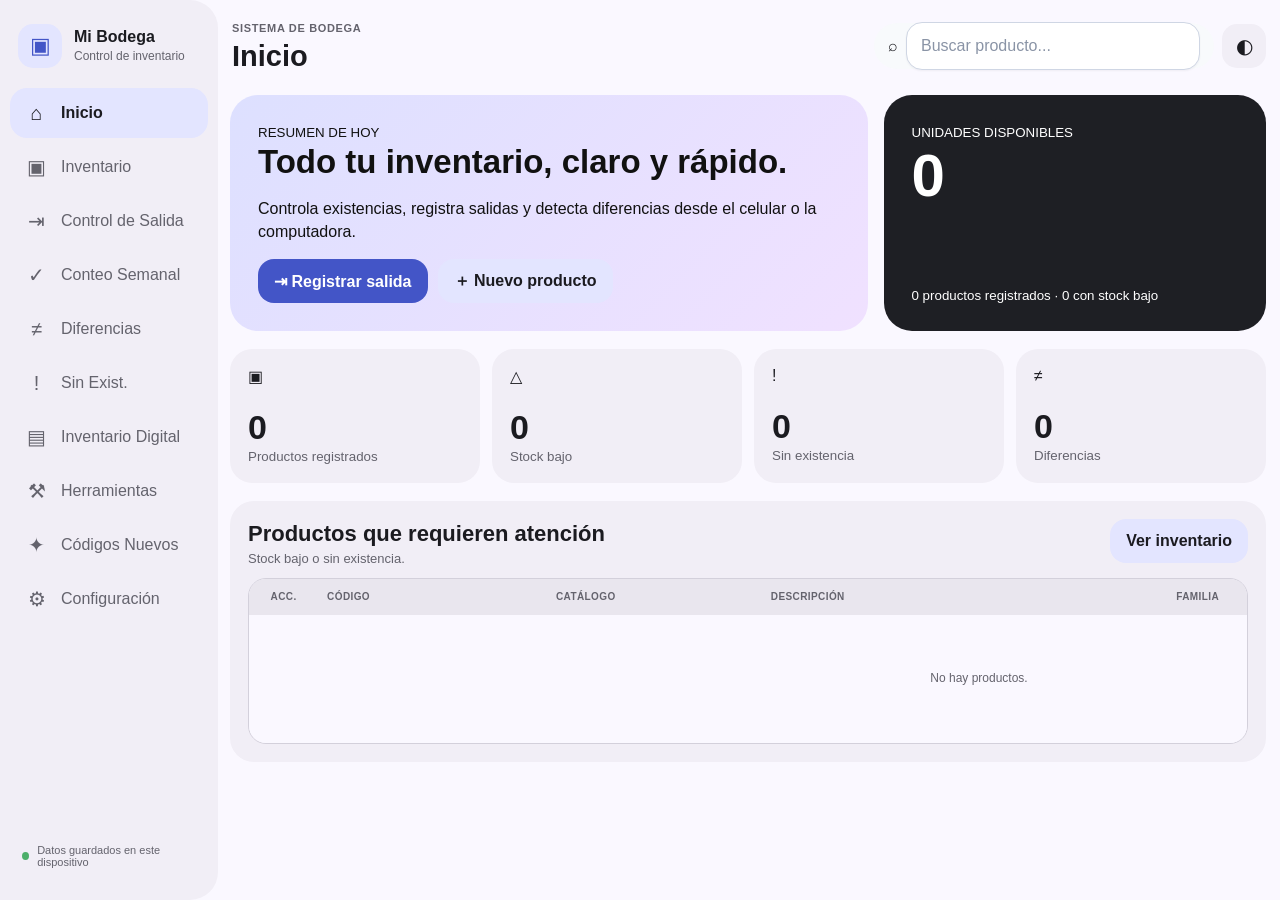
==== public/index.html @ 7eed443a "Primera versión Mi Bodega V57" ====
<!DOCTYPE html>
<html lang="es">
<head>
<meta charset="UTF-8">
<meta name="viewport" content="width=device-width, initial-scale=1, viewport-fit=cover">
<meta name="theme-color" content="#f7f5ff">
<title>Mi Bodega</title>
<link rel="stylesheet" href="styles.css">
  <link rel="manifest" href="/manifest.webmanifest">
</head>
<body>
<div class="app">
  <aside class="sidebar" id="sidebar">
    <div class="brand">
      <div class="brand-icon">▣</div>
      <div><strong id="brandName">Mi Bodega</strong><small>Control de inventario</small></div>
    </div>
    <nav id="sideNav">
      <button class="nav active" data-page="inicio"><span>⌂</span>Inicio</button>
      <button class="nav" data-page="inventario"><span>▣</span>Inventario</button>
      <button class="nav" data-page="salida"><span>⇥</span>Control de Salida</button>
      <button class="nav" data-page="conteo"><span>✓</span>Conteo Semanal</button>
      <button class="nav" data-page="diferencias"><span>≠</span>Diferencias</button>
      <button class="nav" data-page="sinexist"><span>!</span>Sin Exist.</button>
      <button class="nav" data-page="digital"><span>▤</span>Inventario Digital</button>
      <button class="nav" data-page="herramientas"><span>⚒</span>Herramientas</button>
      <button class="nav" data-page="nuevos"><span>✦</span>Códigos Nuevos</button>
      <button class="nav" data-page="config"><span>⚙</span>Configuración</button>
    </nav>
    <div class="side-foot"><span class="dot"></span> Datos guardados en este dispositivo</div>
  </aside>

  <main class="main">
    <header class="topbar">
      <div class="title-wrap">
        <button class="icon-btn mobile-only" id="menuBtn">☰</button>
        <div><small>Sistema de bodega</small><h1 id="pageTitle">Inicio</h1></div>
      </div>
      <div class="top-actions">
        <div class="search"><span>⌕</span><input id="globalSearch" placeholder="Buscar producto..."></div>
        <button class="icon-btn" id="themeBtn">◐</button>
      </div>
    </header>
    <section id="content" class="content"></section>
  </main>
</div>

<nav class="bottom-nav">
  <button class="bottom active" data-page="inicio"><span>⌂</span><small>Inicio</small></button>
  <button class="bottom" data-page="inventario"><span>▣</span><small>Inventario</small></button>
  <button class="bottom" data-page="salida"><span>⇥</span><small>Salida</small></button>
  <button class="bottom" data-page="conteo"><span>✓</span><small>Conteo</small></button>
  <button class="bottom" id="moreBtn"><span>•••</span><small>Más</small></button>
</nav>

<div class="scrim" id="scrim"></div>

<dialog id="productDialog">
  <form id="productForm" class="dialog-card">
    <div class="dialog-head">
      <div><small>Inventario</small><h2 id="productDialogTitle">Agregar producto</h2></div>
      <button type="button" class="icon-btn" data-close="productDialog">×</button>
    </div>
    <div class="grid2">
      <label>Código<input id="pCode" required></label>
      <label>Catálogo<input id="pCatalog"></label>
    </div>
    <label>Descripción<input id="pName" required></label>
    <div class="grid2">
      <label>Familia<input id="pFamily" required></label>
      <label>Ubicación<input id="pLocation"></label>
    </div>
    <div class="grid4">
      <label>Exist.<input id="pStock" class="no-spinner" type="number" min="0" value="0" required></label>
      <label>Mín.<input id="pMin" class="no-spinner" type="number" min="0" value="0" required></label>
      <label>Máx.<input id="pMax" class="no-spinner" type="number" min="0" value="0" required></label>
      <label>Reposición<input id="pReorder" class="no-spinner locked-field" type="number" min="0" value="0" readonly title="Se calcula automáticamente: Máx. - Exist."></label>
    </div>
    <div class="dialog-actions">
      <button type="button" class="btn tonal" data-close="productDialog">Cancelar</button>
      <button class="btn primary" type="submit">Guardar</button>
    </div>
  </form>
</dialog>

<dialog id="productDetailDialog">
  <div class="dialog-card">
    <div class="dialog-head">
      <div><small>Detalle del producto</small><h2 id="pdTitle">Producto</h2></div>
      <button class="icon-btn" data-close="productDetailDialog">×</button>
    </div>
    <div id="pdContent" class="detail-list"></div>
    <div class="dialog-actions">
      <button class="btn tonal" id="editProductFromDetail">✎ Editar</button>
      <button class="btn primary" data-close="productDetailDialog">Cerrar</button>
    </div>
  </div>
</dialog>

<dialog id="movementDetailDialog">
  <div class="dialog-card">
    <div class="dialog-head">
      <div><small>Detalle de salida</small><h2 id="mdTitle">Salida</h2></div>
      <button class="icon-btn" data-close="movementDetailDialog">×</button>
    </div>
    <div id="mdContent" class="detail-list"></div>
    <div class="dialog-actions"><button class="btn primary" data-close="movementDetailDialog">Cerrar</button></div>
  </div>
</dialog>

<dialog id="editQtyDialog">
  <form id="editQtyForm" class="dialog-card">
    <div class="dialog-head">
      <div><small>Control de salida</small><h2>Editar cantidad</h2></div>
      <button type="button" class="icon-btn" data-close="editQtyDialog">×</button>
    </div>
    <div class="mini-summary">
      <div><small>Código</small><strong id="eqCode">—</strong></div>
      <div><small>Descripción</small><strong id="eqName">—</strong></div>
    </div>
    <label>Cantidad<input id="eqQty" class="no-spinner" type="number" min="1" step="1" required></label>
    <small id="eqInfo" class="hint"></small>
    <div class="notice">↔ Al cambiar la cantidad, el inventario se ajustará automáticamente.</div>
    <div class="dialog-actions">
      <button type="button" class="btn tonal" data-close="editQtyDialog">Cancelar</button>
      <button class="btn primary" type="submit">Actualizar</button>
    </div>
  </form>
</dialog>


<dialog id="createWeekDialog">
  <form id="createWeekForm" class="dialog-card">
    <div class="dialog-head">
      <div>
        <small>Conteo Semanal</small>
        <h2>Crear semana</h2>
      </div>
      <button type="button" class="icon-btn" data-close="createWeekDialog" aria-label="Cerrar">×</button>
    </div>

    <label>Nombre de la semana
      <input id="cwLabel" required placeholder="Ej. SEMANA 07/09/2026 - 13/09/2026">
    </label>

    <label>Responsable semanal
      <select id="cwResponsible" required>
        <option value="">Selecciona responsable...</option>
      </select>
    </label>

    <div class="notice">
      La tabla comenzará vacía. Después podrás importar códigos o traer productos desde Inventario.
    </div>

    <div class="dialog-actions">
      <button type="button" class="btn tonal" data-close="createWeekDialog">Cancelar</button>
      <button class="btn primary" type="submit">Crear semana</button>
    </div>
  </form>
</dialog>


<dialog id="digitalResponsibleDialog">
  <form id="digitalResponsibleForm" class="dialog-card">
    <div class="dialog-head">
      <div>
        <small>Inventario Digital</small>
        <h2>Responsable del conteo físico</h2>
      </div>
      <button type="button" class="icon-btn" data-close="digitalResponsibleDialog" aria-label="Cerrar">×</button>
    </div>

    <p class="hint">
      Antes de seleccionar una familia, asigna a la persona responsable de realizar el conteo físico.
    </p>

    <label>Responsable
      <select id="digitalResponsibleSelect" required>
        <option value="">Selecciona responsable...</option>
      </select>
    </label>

    <label>O escribir otro nombre
      <input id="digitalResponsibleCustom" type="text" placeholder="Nombre del responsable">
    </label>

    <div class="dialog-actions">
      <button type="button" class="btn tonal" data-close="digitalResponsibleDialog">Cancelar</button>
      <button class="btn primary" type="submit">Asignar responsable</button>
    </div>
  </form>
</dialog>

<div class="toast" id="toast"></div>
<script src="deploy-config.js"></script>
<script src="app.js"></script>
</body>
</html>
---- public/styles.css ----
:root{
 --primary:#4355c7;--primary-soft:#e3e5ff;--surface:#faf8ff;--card:#f1eef6;--card2:#e9e6ee;
 --text:#1b1b20;--muted:#64636d;--outline:#d3d0db;--danger:#b3261e;--ok:#176b36;--warn:#7a5400;
 --shadow:0 14px 34px rgba(20,20,35,.10);--safe:env(safe-area-inset-bottom,0px)
}
*{box-sizing:border-box}
html,body{margin:0;min-height:100%;font-family:Arial,Helvetica,sans-serif;background:var(--surface);color:var(--text)}
button,input,select{font:inherit}
button{border:0}
body.dark{--primary:#bac3ff;--primary-soft:#283a82;--surface:#121318;--card:#1e1f25;--card2:#2a2b32;--text:#ece8f0;--muted:#c7c4ce;--outline:#4d4d56}
.app{display:grid;grid-template-columns:260px 1fr;min-height:100dvh}
.sidebar{position:sticky;top:0;height:100dvh;padding:20px 14px;background:var(--card);border-radius:0 28px 28px 0;display:flex;flex-direction:column;z-index:30}
.brand{display:flex;align-items:center;gap:12px;padding:4px 8px 20px}
.brand-icon{width:44px;height:44px;border-radius:15px;background:var(--primary-soft);display:grid;place-items:center;font-size:22px;color:var(--primary)}
.brand strong{display:block}.brand small{color:var(--muted);font-size:12px}
.sidebar nav{display:flex;flex-direction:column;gap:4px}
.nav{height:50px;border-radius:17px;background:transparent;color:var(--muted);display:flex;align-items:center;gap:13px;padding:0 15px;text-align:left;cursor:pointer}
.nav span{width:23px;text-align:center;font-size:20px}
.nav.active{background:var(--primary-soft);color:var(--text);font-weight:700}
.side-foot{margin-top:auto;font-size:11px;color:var(--muted);padding:12px;display:flex;gap:8px;align-items:center}.dot{width:8px;height:8px;border-radius:50%;background:#4caf6a}
.main{min-width:0}.topbar{position:sticky;top:0;z-index:20;display:flex;justify-content:space-between;align-items:center;padding:18px 24px 12px;background:rgba(250,248,255,.90);backdrop-filter:blur(14px)}
.dark .topbar{background:rgba(18,19,24,.9)}
.title-wrap{display:flex;align-items:center;gap:10px}.title-wrap small{font-size:11px;text-transform:uppercase;color:var(--muted);font-weight:700;letter-spacing:.06em}
h1{font-size:29px;margin:4px 0 0}h2{margin:2px 0;font-size:22px}.top-actions{display:flex;align-items:center;gap:8px}
.search{width:min(340px,34vw);height:46px;background:var(--card);border-radius:23px;display:flex;align-items:center;gap:8px;padding:0 14px}
.search input{width:100%;border:0;background:transparent;outline:0;color:var(--text)}
.icon-btn{width:44px;height:44px;border-radius:15px;background:var(--card);color:var(--text);display:grid;place-items:center;cursor:pointer;font-size:20px}
.mobile-only{display:none}.content{max-width:1500px;margin:0 auto;padding:10px 24px 110px}
.hero{display:grid;grid-template-columns:1.25fr .75fr;gap:16px}.hero-a,.hero-b{border-radius:28px;padding:28px;min-height:210px}
.hero-a{background:linear-gradient(135deg,#dde0ff,#f0e1ff);color:#111}.hero-a h2{font-size:33px;max-width:650px}.hero-a p{max-width:650px;line-height:1.45}
.hero-b{background:#1e1f24;color:white;display:flex;flex-direction:column;justify-content:space-between}.big{font-size:60px;font-weight:800;letter-spacing:-.04em}
.actions{display:flex;gap:10px;flex-wrap:wrap}.btn{height:44px;border-radius:16px;padding:0 16px;font-weight:700;cursor:pointer;display:inline-flex;align-items:center;gap:7px;justify-content:center}
.btn.primary{background:var(--primary);color:white}.btn.tonal{background:var(--primary-soft);color:var(--text)}.btn.outline{background:transparent;border:1px solid var(--outline);color:var(--text)}
.stats{display:grid;grid-template-columns:repeat(4,1fr);gap:12px;margin:18px 0}.stat{background:var(--card);border-radius:22px;padding:18px}.stat b{font-size:34px;display:block;margin-top:22px}.stat small{color:var(--muted)}
.panel,.form-card{background:var(--card);border-radius:24px;padding:18px;margin-bottom:16px}.panel-head{display:flex;justify-content:space-between;gap:12px;align-items:center;margin-bottom:14px}.panel-head p{margin:4px 0 0;color:var(--muted);font-size:13px}
.table-wrap{overflow:auto;border-radius:17px;background:var(--surface);-webkit-overflow-scrolling:touch}table{border-collapse:collapse;width:100%;min-width:720px}th,td{padding:12px 13px;border-bottom:1px solid var(--card2);text-align:left;font-size:13px;white-space:nowrap}th{font-size:11px;text-transform:uppercase;letter-spacing:.04em;color:var(--muted);background:var(--card2)}tbody tr:last-child td{border-bottom:0}
.inventory-table{min-width:1160px}.movement-table{min-width:940px}.qty{font-weight:800}
.table-actions{display:flex;justify-content:center;align-items:center;gap:6px}.mini-action{width:34px;height:34px;border-radius:12px;background:var(--card2);color:var(--text);cursor:pointer;display:grid;place-items:center;font-size:17px}.mini-action:hover{background:var(--primary-soft)}
.inventory-table th:first-child,.inventory-table td:first-child{width:70px;text-align:center}.movement-table th:last-child,.movement-table td:last-child{width:90px;text-align:center}
.chip{display:inline-flex;align-items:center;justify-content:center;min-height:29px;border-radius:999px;padding:0 9px;font-size:10px;font-weight:800}.ok{background:#daf4df;color:#0b5125}.low{background:#fff0c8;color:#6c4b00}.zero{background:#ffdad6;color:#690005}.pending{background:#fff1cc;color:#684700;border:1px solid #eac268}.downloaded{background:#daf4df;color:#0b5125;border:1px solid #9bd3a7}
.order-input{width:112px;height:36px;border:1px solid #b9c3e3;border-radius:10px;background:var(--surface);color:var(--text);padding:0 9px;font-size:12px;outline:0}.order-input:focus{border-color:var(--primary);box-shadow:0 0 0 3px rgba(67,85,199,.12)}
.form-grid{display:grid;grid-template-columns:1fr 1fr;gap:13px}.grid2{display:grid;grid-template-columns:1fr 1fr;gap:12px}.grid4{display:grid;grid-template-columns:repeat(4,1fr);gap:10px}
label{display:flex;flex-direction:column;gap:6px;font-size:12px;font-weight:700;color:var(--muted)}input,select{height:48px;border:1px solid transparent;border-radius:14px;background:var(--surface);color:var(--text);padding:0 12px;outline:0}input:focus,select:focus{border-color:var(--primary);box-shadow:0 0 0 3px rgba(67,85,199,.12)}
.no-spinner{-moz-appearance:textfield;appearance:textfield}.no-spinner::-webkit-outer-spin-button,.no-spinner::-webkit-inner-spin-button{-webkit-appearance:none;margin:0}
.autocomplete{position:relative}.suggestions{position:absolute;top:76px;left:0;right:0;z-index:80;background:var(--surface);border:1px solid var(--outline);border-radius:16px;padding:6px;box-shadow:var(--shadow);max-height:270px;overflow:auto}.suggestion{width:100%;background:transparent;color:var(--text);border-radius:11px;display:flex;justify-content:space-between;align-items:center;padding:10px;text-align:left;cursor:pointer}.suggestion:hover{background:var(--primary-soft)}.suggestion small{display:block;color:var(--muted);margin-top:3px}.suggestion .stock{background:var(--card2);border-radius:999px;padding:5px 8px;font-weight:800}.hint{color:var(--muted);font-size:11px;line-height:1.35}
dialog{border:0;padding:0;background:transparent;width:min(92vw,560px)}dialog::backdrop{background:rgba(0,0,0,.35);backdrop-filter:blur(3px)}.dialog-card{background:var(--surface);border-radius:26px;padding:20px;box-shadow:var(--shadow);display:flex;flex-direction:column;gap:13px}.dialog-head{display:flex;justify-content:space-between;align-items:center}.dialog-head small{color:var(--muted);text-transform:uppercase;font-weight:800;font-size:10px;letter-spacing:.05em}.dialog-actions{display:flex;justify-content:flex-end;gap:8px;margin-top:5px}
.detail-list{display:grid;gap:8px}.detail-row{background:var(--card);border-radius:14px;padding:12px 13px;display:flex;justify-content:space-between;gap:12px}.detail-row span{font-size:12px;color:var(--muted)}.detail-row strong{text-align:right}.mini-summary{display:grid;grid-template-columns:1fr 1fr;gap:9px}.mini-summary div{background:var(--card);border-radius:14px;padding:12px}.mini-summary small{display:block;color:var(--muted);font-size:10px;text-transform:uppercase}.mini-summary strong{display:block;margin-top:4px;overflow:hidden;text-overflow:ellipsis;white-space:nowrap}.notice{padding:11px 13px;border-radius:14px;background:var(--primary-soft);font-size:12px;line-height:1.4}
.quick-grid{display:grid;grid-template-columns:repeat(3,1fr);gap:12px}.quick{background:var(--card);border-radius:20px;padding:18px;text-align:left;color:var(--text);cursor:pointer}.quick b{display:block;margin-top:20px}.quick small{display:block;color:var(--muted);margin-top:5px;line-height:1.4}
.setting{display:flex;justify-content:space-between;gap:12px;align-items:center;padding:14px 0;border-bottom:1px solid var(--card2)}.setting:last-child{border:0}.setting p{margin:3px 0 0;color:var(--muted);font-size:12px}.list-editor{display:flex;gap:7px;flex-wrap:wrap;margin-top:8px}.tag{background:var(--primary-soft);border-radius:999px;padding:7px 10px;font-size:12px;display:inline-flex;gap:7px;align-items:center}.tag button{background:transparent;color:var(--text);cursor:pointer}
.empty{text-align:center;padding:45px 15px;color:var(--muted)}
.toast{position:fixed;left:50%;bottom:24px;transform:translate(-50%,16px);opacity:0;pointer-events:none;background:var(--text);color:var(--surface);padding:11px 15px;border-radius:14px;z-index:100;transition:.2s;box-shadow:var(--shadow)}.toast.show{opacity:1;transform:translate(-50%,0)}
.bottom-nav{display:none}.scrim{display:none}
@media(max-width:1050px){.app{grid-template-columns:88px 1fr}.sidebar{align-items:center}.brand>div:last-child,.nav:not(.active){ }.brand div:last-child{display:none}.nav{width:58px;padding:0;justify-content:center}.nav:not(.active){ }.nav{font-size:0}.nav span{font-size:20px}.side-foot{display:none}.stats{grid-template-columns:repeat(2,1fr)}}
@media(max-width:760px){
 body{padding-bottom:calc(78px + var(--safe))}.app{display:block}.sidebar{position:fixed;left:0;top:0;bottom:0;width:min(84vw,310px);height:100dvh;transform:translateX(-105%);transition:.22s;align-items:stretch;box-shadow:var(--shadow);z-index:60}.sidebar.open{transform:translateX(0)}.brand div:last-child{display:block}.nav{width:100%;font-size:14px;padding:0 15px;justify-content:flex-start}.nav span{font-size:20px}.side-foot{display:flex}.scrim.show{display:block;position:fixed;inset:0;background:rgba(0,0,0,.3);z-index:50}.topbar{padding:12px 12px 62px}.mobile-only{display:grid}.title-wrap small{display:none}h1{font-size:24px}.search{position:absolute;left:12px;right:12px;top:67px;width:auto}.content{padding:8px 12px 24px}.hero{grid-template-columns:1fr}.hero-a,.hero-b{min-height:0;padding:22px}.hero-a h2{font-size:28px}.big{font-size:48px}.stats{grid-template-columns:1fr 1fr;gap:9px}.stat{padding:15px}.stat b{font-size:28px}.form-grid,.grid2,.grid4{grid-template-columns:1fr}.quick-grid{grid-template-columns:1fr}.bottom-nav{display:grid;grid-template-columns:repeat(5,1fr);position:fixed;z-index:45;left:7px;right:7px;bottom:calc(7px + var(--safe));height:68px;background:rgba(241,238,246,.96);backdrop-filter:blur(14px);border-radius:22px;padding:5px;box-shadow:var(--shadow)}.dark .bottom-nav{background:rgba(30,31,37,.96)}.bottom{background:transparent;color:var(--muted);border-radius:16px;display:flex;flex-direction:column;align-items:center;justify-content:center;gap:1px}.bottom span{font-size:21px}.bottom small{font-size:9px}.bottom.active{background:var(--primary-soft);color:var(--text);font-weight:800}.toast{bottom:calc(91px + var(--safe));max-width:90vw}.movement-table{min-width:900px}.inventory-table{min-width:1120px}
}
@media(max-width:390px){.stats{grid-template-columns:1fr}}


/* Acciones de Registrar salida: detalle, editar cantidad y eliminar */
.movement-actions{
  min-width:116px;
}
.delete-action:hover{
  background:#ffdad6;
  color:#690005;
}
.movement-table th:last-child,
.movement-table td:last-child{
  width:126px;
}
@media(max-width:760px){
  .movement-actions{
    min-width:108px;
  }
  .movement-table th:last-child,
  .movement-table td:last-child{
    width:118px;
  }
}


/* Bloqueo de N. de Orden */
.order-cell{
  display:flex;
  align-items:center;
  justify-content:center;
  gap:6px;
}
.order-input.order-locked{
  background:var(--card2);
  border-color:var(--outline);
  color:var(--muted);
  cursor:not-allowed;
  padding-right:8px;
}
.order-lock-mark{
  font-size:14px;
  line-height:1;
}
.lock-action{
  font-size:15px;
}
.lock-action.unlock-ready{
  background:var(--primary-soft);
  color:var(--text);
}
.lock-action:disabled{
  opacity:.35;
  cursor:not-allowed;
}
.movement-actions{
  min-width:154px;
}
.movement-table th:last-child,
.movement-table td:last-child{
  width:164px;
}
@media(max-width:760px){
  .movement-actions{
    min-width:148px;
  }
  .movement-table th:last-child,
  .movement-table td:last-child{
    width:158px;
  }
}


/* Corrección V13: desbloqueo funcional de N. de Orden */
.lock-action.unlock-ready{
  cursor:pointer;
  background:#e3e5ff;
  color:#1f327e;
}
.dark .lock-action.unlock-ready{
  background:var(--primary-soft);
  color:var(--text);
}
.lock-action.unlock-ready:hover{
  transform:translateY(-1px);
  box-shadow:0 5px 12px rgba(40,50,120,.16);
}
.order-input:not(.order-locked){
  cursor:text;
}


/* Conteo Semanal editable */
.weekly-table{min-width:1120px}
.weekly-table th:nth-child(5),.weekly-table td:nth-child(5),
.weekly-table th:nth-child(6),.weekly-table td:nth-child(6),
.weekly-table th:nth-child(7),.weekly-table td:nth-child(7),
.weekly-table th:nth-child(8),.weekly-table td:nth-child(8){
  text-align:center;vertical-align:middle
}
.weekly-physical{
  width:96px;height:38px;text-align:center;font-weight:800;
  border:1px solid var(--outline);border-radius:11px;background:var(--surface)
}
.weekly-physical:focus{border-color:var(--primary);box-shadow:0 0 0 3px rgba(67,85,199,.12)}
.weekly-obs{
  width:190px;height:38px;border:1px solid var(--outline);
  border-radius:11px;background:var(--surface)
}
.weekly-diff{min-width:58px}
@media(max-width:760px){
  .weekly-table{min-width:1070px}
  .weekly-obs{width:170px}
}


/* Estados del Conteo Semanal */
.chip.count-balanced{
  background:#daf4df;
  color:#0b5125;
  border:1px solid #9bd3a7;
}
.chip.count-surplus{
  background:#dcecff;
  color:#174b7a;
  border:1px solid #9fc6ef;
}
.chip.count-shortage{
  background:#ffdad6;
  color:#690005;
  border:1px solid #efaaa4;
}


/* Barra avanzada de Conteo Semanal */
.weekly-head{
  align-items:flex-start;
  flex-wrap:wrap;
}
.weekly-toolbar{
  display:flex;
  align-items:center;
  justify-content:flex-end;
  gap:8px;
  flex-wrap:wrap;
}
.drop-wrap{
  position:relative;
}
.toolbar-btn{
  height:42px;
  padding:0 14px;
  border-radius:15px;
  border:1px solid var(--outline);
  background:var(--surface);
  color:var(--text);
  font-weight:700;
  cursor:pointer;
  display:flex;
  align-items:center;
  gap:7px;
  box-shadow:0 2px 7px rgba(25,25,35,.03);
}
.toolbar-btn:hover{
  background:var(--primary-soft);
}
.drop-menu{
  position:absolute;
  z-index:120;
  right:0;
  top:49px;
  width:310px;
  max-height:min(70vh,520px);
  overflow:auto;
  padding:9px;
  border-radius:18px;
  background:var(--surface);
  border:1px solid var(--outline);
  box-shadow:0 18px 42px rgba(25,25,35,.17);
}
.drop-menu label{
  margin:7px 0 10px;
}
.drop-menu select,
.drop-menu input{
  height:44px;
  border:1px solid var(--outline);
}
.compact-menu{
  width:270px;
}
.print-menu{
  width:320px;
}
.action-menu{
  width:300px;
}
.menu-title{
  padding:8px 8px 12px;
  border-bottom:1px solid var(--card2);
  margin-bottom:5px;
}
.menu-title b{
  display:block;
}
.menu-title small{
  display:block;
  margin-top:4px;
  color:var(--muted);
  font-size:11px;
}
.menu-line{
  width:100%;
  min-height:42px;
  padding:9px 11px;
  border-radius:13px;
  background:transparent;
  color:var(--text);
  text-align:left;
  cursor:pointer;
  display:flex;
  align-items:center;
  gap:9px;
  border:1px solid transparent;
}
.menu-line:hover{
  background:var(--primary-soft);
}
.menu-line:disabled{
  opacity:.38;
  cursor:not-allowed;
}
.menu-line.primary-line{
  background:#3564e8;
  color:white;
  font-weight:800;
}
.menu-line.primary-line:hover{
  filter:brightness(.97);
}
.menu-line.rich{
  justify-content:flex-start;
}
.menu-line.rich > span{
  flex:1;
  min-width:0;
}
.menu-line.rich b{
  display:block;
  font-size:13px;
}
.menu-line.rich small{
  display:block;
  margin-top:3px;
  color:var(--muted);
  font-size:10px;
  white-space:normal;
}
.menu-line.rich:disabled small{
  color:inherit;
}
@media(max-width:760px){
  .weekly-toolbar{
    width:100%;
    justify-content:flex-start;
    display:grid;
    grid-template-columns:1fr 1fr;
  }
  .toolbar-btn{
    width:100%;
    justify-content:center;
  }
  .drop-wrap{
    position:static;
  }
  .drop-menu{
    position:fixed;
    left:12px;
    right:12px;
    top:auto;
    bottom:calc(88px + var(--safe));
    width:auto;
    max-height:62vh;
    z-index:130;
  }
  .compact-menu,.print-menu,.action-menu{
    width:auto;
  }
}


/* Flujo de semana obligatoria */
.toolbar-btn:disabled{
  opacity:.38;
  cursor:not-allowed;
  background:var(--card);
}
.weekly-panel .empty{
  line-height:1.65;
}
#createWeekDialog .notice{
  margin-top:2px;
}


/* Productos exclusivos del Conteo Semanal */
.weekly-meta-input{
  width:135px;
  height:36px;
  border:1px dashed var(--outline);
  border-radius:10px;
  background:var(--surface);
  color:var(--text);
  padding:0 9px;
  font-size:11px;
}
.weekly-desc-input{
  width:185px;
}
.weekly-extra-stock{
  width:76px;
  height:36px;
  text-align:center;
  border:1px dashed var(--outline);
  border-radius:10px;
  background:var(--surface);
  color:var(--text);
  font-weight:800;
}
.weekly-meta-input:focus,
.weekly-extra-stock:focus{
  border-style:solid;
  border-color:var(--primary);
  box-shadow:0 0 0 3px rgba(67,85,199,.10);
}


/* Inventario Digital por familia */
.digital-head{
  align-items:flex-start;
  flex-wrap:wrap;
}
.digital-tools{
  display:flex;
  align-items:center;
  justify-content:flex-end;
  gap:8px;
  flex-wrap:wrap;
}
.digital-family-select{
  min-width:190px;
  height:42px;
  border:1px solid var(--outline);
  border-radius:14px;
  background:var(--surface);
}
.digital-search{
  width:230px;
  height:42px;
  border:1px solid var(--outline);
  border-radius:14px;
  background:var(--surface);
  display:flex;
  align-items:center;
  gap:7px;
  padding:0 11px;
}
.digital-search input{
  width:100%;
  height:auto;
  padding:0;
  border:0;
  background:transparent;
  box-shadow:none;
}
.digital-search input:focus{
  box-shadow:none;
}
.digital-condition-panel{
  max-width:420px;
  margin:0 0 14px auto;
  padding:14px;
  border-radius:18px;
  border:1px solid var(--outline);
  background:var(--surface);
  box-shadow:var(--shadow);
}
.condition-head{
  display:flex;
  align-items:flex-start;
  justify-content:space-between;
  gap:10px;
  margin-bottom:10px;
}
.condition-head b{display:block}
.condition-head small{
  display:block;
  margin-top:3px;
  color:var(--muted);
  font-size:11px;
}
.icon-btn.tiny{
  width:32px;height:32px;border-radius:10px;
}
.condition-values{
  display:grid;
  grid-template-columns:1fr 1fr;
  gap:9px;
}
.digital-table{
  min-width:1150px;
}
.digital-table th:first-child,
.digital-table td:first-child{
  width:68px;
  text-align:center;
}
.digital-table th:nth-child(6),
.digital-table td:nth-child(6),
.digital-table th:nth-child(7),
.digital-table td:nth-child(7),
.digital-table th:nth-child(9),
.digital-table td:nth-child(9){
  text-align:center;
  vertical-align:middle;
}
.digital-physical{
  width:94px;
  height:38px;
  text-align:center;
  font-weight:800;
  border:1px solid var(--outline);
  border-radius:11px;
  background:var(--surface);
}
.digital-obs{
  width:185px;
  height:38px;
  border:1px solid var(--outline);
  border-radius:11px;
  background:var(--surface);
}
@media(max-width:760px){
  .digital-tools{
    width:100%;
    display:grid;
    grid-template-columns:1fr;
  }
  .digital-family-select,.digital-search,.digital-tools .toolbar-btn{
    width:100%;
  }
  .digital-condition-panel{
    max-width:none;
    margin:0 0 14px 0;
  }
  .condition-values{
    grid-template-columns:1fr;
  }
  .digital-table{
    min-width:1090px;
  }
}


/* V21 - Filtro de Inventario Digital como desplegable */
.digital-filter-wrap{position:relative}
.digital-filter-menu{
  width:330px;
  top:49px;
  right:0;
  left:auto;
  padding:10px;
  max-height:min(72vh,520px);
  overflow:auto;
}
.digital-filter-menu label{margin:7px 0 9px}
.digital-filter-menu select,
.digital-filter-menu input{height:42px;border:1px solid var(--outline)}
.digital-filter-actions{
  display:grid;
  grid-template-columns:1fr;
  gap:6px;
  margin-top:7px;
}
.digital-filter-actions .primary-line{justify-content:center}
.digital-condition-panel{display:none!important}
@media(max-width:760px){
  .digital-filter-wrap{position:static}
  .digital-filter-menu{
    position:fixed;
    left:12px;
    right:12px;
    bottom:calc(88px + var(--safe));
    top:auto;
    width:auto;
    max-height:62vh;
    z-index:140;
  }
}


/* V22 - Diferencias tomadas de Inventario Digital */
.differences-head{align-items:flex-start}
.counted-family-bar{
  display:flex;
  align-items:center;
  gap:7px;
  flex-wrap:wrap;
  margin:-2px 0 14px;
}
.counted-family-label{
  font-size:12px;
  font-weight:800;
  color:var(--muted);
}
.counted-family-chip{
  display:inline-flex;
  align-items:center;
  min-height:30px;
  padding:0 10px;
  border-radius:999px;
  background:var(--primary-soft);
  color:var(--text);
  font-size:11px;
  font-weight:750;
}
.differences-digital-table{min-width:930px}
.differences-digital-table th:nth-child(5),
.differences-digital-table td:nth-child(5),
.differences-digital-table th:nth-child(6),
.differences-digital-table td:nth-child(6),
.differences-digital-table th:nth-child(7),
.differences-digital-table td:nth-child(7),
.differences-digital-table th:nth-child(8),
.differences-digital-table td:nth-child(8){
  text-align:center;
  vertical-align:middle;
}
@media(max-width:760px){
  .differences-digital-table{min-width:900px}
}


/* V23 - Fecha y hora de detección de diferencias */
.differences-digital-table{min-width:1120px}
.differences-digital-table th:first-child,
.differences-digital-table td:first-child,
.differences-digital-table th:nth-child(2),
.differences-digital-table td:nth-child(2){
  white-space:nowrap;
}
@media(max-width:760px){
  .differences-digital-table{min-width:1080px}
}


/* V24 - Responsable obligatorio en Inventario Digital */
.responsible-btn{
  max-width:260px;
  overflow:hidden;
  text-overflow:ellipsis;
  white-space:nowrap;
}
#digitalResponsibleDialog .hint{
  margin:0 0 4px;
  line-height:1.5;
}
.differences-digital-table{
  min-width:1240px;
}
@media(max-width:760px){
  .responsible-btn{
    width:100%;
    max-width:none;
  }
  .differences-digital-table{
    min-width:1180px;
  }
}


/* V25 - Cerrar familia y acciones de Diferencias */
.close-family-btn{
  background:#3564e8;
  color:white;
  border-color:transparent;
}
.close-family-btn:disabled{
  background:var(--card);
  color:var(--muted);
}
.difference-actions{
  min-width:78px;
}
.review-action:hover{
  background:var(--primary-soft);
}
.adjust-action:hover{
  background:#daf4df;
  color:#0b5125;
}
.differences-digital-table{
  min-width:1320px;
}
.differences-digital-table th:last-child,
.differences-digital-table td:last-child{
  text-align:center;
  width:92px;
}
@media(max-width:760px){
  .close-family-btn{width:100%}
  .differences-digital-table{min-width:1260px}
}


/* V26 - Google Sheets como base de datos */
.cloud-db-card{
  margin-top:18px;
  padding:18px;
  border:1px solid var(--outline);
  border-radius:22px;
  background:var(--surface);
}
.cloud-db-head{
  display:flex;
  align-items:flex-start;
  justify-content:space-between;
  gap:14px;
  margin-bottom:15px;
}
.cloud-db-head small{
  font-size:10px;
  font-weight:900;
  letter-spacing:.09em;
  color:var(--primary);
}
.cloud-db-head h3{
  margin:3px 0 2px;
  font-size:20px;
}
.cloud-db-head p{
  margin:0;
  color:var(--muted);
  font-size:12px;
}
.cloud-status{
  display:flex;
  align-items:center;
  gap:7px;
  min-height:34px;
  padding:0 11px;
  border:1px solid var(--outline);
  border-radius:999px;
  font-size:11px;
  font-weight:800;
  white-space:nowrap;
}
.cloud-dot{
  width:9px;
  height:9px;
  border-radius:50%;
  background:#9aa0a6;
}
.cloud-dot.ok{background:#1e8e3e}
.cloud-dot.error{background:#d93025}
.cloud-dot.syncing{background:#f9ab00;animation:cloudPulse 1s infinite alternate}
.cloud-dot.local{background:#80868b}
@keyframes cloudPulse{to{opacity:.35}}
.cloud-grid{
  display:grid;
  grid-template-columns:1fr 280px;
  gap:10px;
}
.cloud-check{
  display:flex;
  align-items:flex-start;
  gap:10px;
  margin-top:12px;
  padding:11px 12px;
  border:1px solid var(--outline);
  border-radius:14px;
  cursor:pointer;
}
.cloud-check input{
  width:18px;
  height:18px;
  margin-top:2px;
}
.cloud-check span{display:block}
.cloud-check b{display:block;font-size:12px}
.cloud-check small{display:block;color:var(--muted);margin-top:2px;font-size:10px}
.cloud-actions{
  display:flex;
  flex-wrap:wrap;
  gap:8px;
  margin-top:14px;
}
.danger-soft{
  background:rgba(217,48,37,.08);
  color:#b3261e;
}
.cloud-help{
  margin-top:14px;
  padding:12px 13px;
  border-radius:14px;
  background:var(--primary-soft);
  font-size:11px;
  line-height:1.55;
}
.cloud-help p{margin:4px 0 0}
@media(max-width:760px){
  .cloud-db-head{flex-direction:column}
  .cloud-grid{grid-template-columns:1fr}
  .cloud-status{width:100%;justify-content:center}
  .cloud-actions{display:grid;grid-template-columns:1fr}
  .cloud-actions .btn{width:100%}
}


/* V27 - Importador de Inventario TXT */
.import-inventory-tool{
  position:relative;
  min-height:142px;
}
.quick-note{
  display:block;
  margin-top:7px;
  padding:6px 8px;
  border-radius:10px;
  background:var(--primary-soft);
  color:var(--text);
  font-size:10px;
  line-height:1.35;
}
.import-help{
  margin-top:14px;
  padding:13px 14px;
  border:1px solid var(--outline);
  border-radius:16px;
  background:var(--surface);
  font-size:11px;
  line-height:1.55;
}
.import-help b{display:block;margin-bottom:3px}
.import-help p{margin:0;color:var(--muted)}


/* V29 - Códigos Nuevos */
.newcodes-head{align-items:flex-start;flex-wrap:wrap}
.newcodes-note{
  margin-bottom:14px;padding:12px 14px;border:1px solid var(--outline);
  border-radius:16px;background:var(--primary-soft);font-size:11px;line-height:1.55
}
.newcodes-note b{display:block;margin-bottom:3px}
.newcodes-table{min-width:1040px}
.pending-base-input,.pending-base-number{
  height:38px;border:1px solid var(--outline);border-radius:10px;
  background:var(--surface);color:var(--text);padding:0 9px;font-size:11px
}
.pending-base-input{width:135px}
.pending-desc{width:260px}
.pending-base-number{width:78px;text-align:center;font-weight:800}
.save-new-base{background:var(--primary-soft)}
@media(max-width:760px){
  .newcodes-head .actions{width:100%;display:grid;grid-template-columns:1fr}
  .newcodes-head .actions .btn{width:100%}
  .newcodes-table{min-width:1000px}
}


/* V30 - Catálogo opcional + guardado local primero */
#baseQueueStatus{font-weight:800}
#syncBaseQueueNow{white-space:nowrap}
.pending-base-input::placeholder{color:var(--muted)}


/* V31 - confirmación de escritura BASE_PRODUCTOS */
#testBaseWriteSupport{white-space:nowrap}


/* V32 - Sin Existencia con fecha/hora */
.stockout-table{min-width:1280px}
.stockout-table th:nth-child(2),
.stockout-table td:nth-child(2),
.stockout-table th:nth-child(3),
.stockout-table td:nth-child(3){
  white-space:nowrap;
}
.stockout-table th:nth-child(8),
.stockout-table td:nth-child(8),
.stockout-table th:nth-child(9),
.stockout-table td:nth-child(9),
.stockout-table th:nth-child(10),
.stockout-table td:nth-child(10),
.stockout-table th:nth-child(11),
.stockout-table td:nth-child(11){
  text-align:center;
}
#printDigitalFamilyBtn{white-space:nowrap}
@media(max-width:760px){
  .stockout-table{min-width:1220px}
  #printDigitalFamilyBtn{width:100%}
}
\n\n/* V34 CENTRAL */\n.central-staff-setting p{margin:4px 0 8px;color:var(--muted);font-size:11px}\n.central-staff-setting b{display:block}\n#cloudProxy:checked + span b{font-weight:900}\n


/* =========================
   V35 - MODALES MEJORADOS
   ========================= */

/* Centrado y tamaño general */
dialog{
  padding:0;
  border:0;
  background:transparent;
  width:auto !important;
  max-width:none !important;
}
dialog[open]{
  display:flex;
  align-items:center;
  justify-content:center;
}
dialog::backdrop{
  background:rgba(15,23,42,.38);
  backdrop-filter:blur(4px);
}

/* Tarjeta general del modal */
.dialog-card{
  width:min(860px, calc(100vw - 28px)) !important;
  max-width:min(860px, calc(100vw - 28px)) !important;
  max-height:88vh;
  overflow:auto;
  box-sizing:border-box;
  border-radius:28px;
  padding:0 !important;
  gap:0 !important;
  box-shadow:0 28px 70px rgba(0,0,0,.18);
}
.dialog-card > *{
  min-width:0;
}
.dialog-head{
  padding:20px 22px 14px !important;
  margin:0 !important;
  position:sticky;
  top:0;
  z-index:2;
  background:var(--surface);
  border-bottom:1px solid var(--outline);
}
.dialog-head h2{
  margin-top:2px;
}

/* Cuerpo interno para formularios sin que se desborde */
#productForm > .grid2,
#productForm > .grid4,
#productForm > label,
#productForm > .dialog-actions,
#editQtyForm > .mini-summary,
#editQtyForm > label,
#editQtyForm > .hint,
#editQtyForm > .notice,
#editQtyForm > .dialog-actions,
#createWeekForm > label,
#createWeekForm > .dialog-actions,
#digitalResponsibleForm > label,
#digitalResponsibleForm > .dialog-actions{
  padding-left:22px;
  padding-right:22px;
}

#productForm > label,
#editQtyForm > label,
#createWeekForm > label,
#digitalResponsibleForm > label{
  margin-top:14px;
}

#productForm .grid2,
#productForm .grid4{
  margin-top:14px;
}

.grid2,
.grid4{
  min-width:0;
}
.grid2{
  grid-template-columns:repeat(2, minmax(0, 1fr)) !important;
  gap:14px !important;
}
.grid4{
  grid-template-columns:repeat(4, minmax(0, 1fr)) !important;
  gap:12px !important;
}

label{
  min-width:0;
}
label input,
label select,
label textarea,
.dialog-card input,
.dialog-card select,
.dialog-card textarea{
  width:100% !important;
  min-width:0 !important;
  box-sizing:border-box;
}

.dialog-actions{
  display:flex;
  justify-content:flex-end;
  gap:12px !important;
  margin-top:18px !important;
  padding-top:16px;
  padding-bottom:20px;
  border-top:1px solid var(--outline);
  background:var(--surface);
  position:sticky;
  bottom:0;
}
.dialog-actions .btn,
.dialog-actions button{
  min-width:120px;
}

/* Botón X */
.icon-btn{
  flex:0 0 auto;
}

/* Ajustes específicos del modal Agregar producto */
#productDialog .dialog-card{
  width:min(900px, calc(100vw - 28px)) !important;
  max-width:min(900px, calc(100vw - 28px)) !important;
}
#productForm .grid4 label{
  text-align:left;
}

/* Evitar scroll horizontal feo */
html, body{
  overflow-x:hidden;
}
dialog, .dialog-card, .grid2, .grid4, label, input, select, textarea{
  max-width:100%;
}

/* Tablet */
@media (max-width: 900px){
  .dialog-card{
    width:min(760px, calc(100vw - 22px)) !important;
    max-width:min(760px, calc(100vw - 22px)) !important;
    max-height:90vh;
    border-radius:24px;
  }
  #productDialog .dialog-card{
    width:min(760px, calc(100vw - 22px)) !important;
    max-width:min(760px, calc(100vw - 22px)) !important;
  }
  .grid4{
    grid-template-columns:repeat(2, minmax(0, 1fr)) !important;
  }
}

/* Móvil */
@media (max-width: 640px){
  dialog[open]{
    align-items:flex-end;
  }
  .dialog-card{
    width:calc(100vw - 10px) !important;
    max-width:calc(100vw - 10px) !important;
    max-height:92vh;
    border-radius:24px 24px 0 0;
  }
  #productDialog .dialog-card{
    width:calc(100vw - 10px) !important;
    max-width:calc(100vw - 10px) !important;
  }
  .dialog-head{
    padding:18px 16px 12px !important;
  }
  #productForm > .grid2,
  #productForm > .grid4,
  #productForm > label,
  #productForm > .dialog-actions,
  #editQtyForm > .mini-summary,
  #editQtyForm > label,
  #editQtyForm > .hint,
  #editQtyForm > .notice,
  #editQtyForm > .dialog-actions,
  #createWeekForm > label,
  #createWeekForm > .dialog-actions,
  #digitalResponsibleForm > label,
  #digitalResponsibleForm > .dialog-actions{
    padding-left:16px;
    padding-right:16px;
  }
  .grid2,
  .grid4{
    grid-template-columns:1fr !important;
    gap:12px !important;
  }
  .dialog-actions{
    flex-direction:column-reverse;
    align-items:stretch;
  }
  .dialog-actions .btn,
  .dialog-actions button{
    width:100%;
    min-width:unset;
  }
}



/* ==========================================
   V36 - CAMPOS VISIBLES EN TODO EL SISTEMA
   ========================================== */

:root{
  --field-bg:#ffffff;
  --field-bg-soft:#f8fafc;
  --field-border:#cfd6e4;
  --field-border-strong:#b8c3d7;
  --field-text:#111827;
  --field-placeholder:#8a94a6;
  --field-shadow:0 1px 2px rgba(16,24,40,.05);
  --field-focus-shadow:0 0 0 4px rgba(67,85,199,.14);
}

input:not([type="checkbox"]):not([type="radio"]):not([type="range"]),
select,
textarea{
  appearance:none;
  -webkit-appearance:none;
  width:100%;
  min-width:0;
  box-sizing:border-box;
  min-height:46px;
  padding:12px 14px;
  border-radius:16px;
  border:1.5px solid var(--field-border) !important;
  background:var(--field-bg) !important;
  color:var(--field-text) !important;
  box-shadow:var(--field-shadow);
  outline:none;
  transition:border-color .18s ease, box-shadow .18s ease, background-color .18s ease, transform .18s ease;
}

select{
  padding-right:40px;
  background-image:
    linear-gradient(45deg, transparent 50%, #667085 50%),
    linear-gradient(135deg, #667085 50%, transparent 50%);
  background-position:
    calc(100% - 20px) calc(50% - 2px),
    calc(100% - 15px) calc(50% - 2px);
  background-size:5px 5px, 5px 5px;
  background-repeat:no-repeat;
}

textarea{
  min-height:100px;
  resize:vertical;
}

input::placeholder,
textarea::placeholder{
  color:var(--field-placeholder) !important;
  opacity:1;
}

input:hover:not(:disabled):not([readonly]),
select:hover:not(:disabled),
textarea:hover:not(:disabled):not([readonly]){
  border-color:var(--field-border-strong) !important;
  background:var(--field-bg-soft) !important;
}

input:focus,
select:focus,
textarea:focus{
  border-color:var(--primary) !important;
  background:#fff !important;
  box-shadow:var(--field-shadow), var(--field-focus-shadow) !important;
}

input[readonly],
textarea[readonly]{
  background:#f5f7fb !important;
  color:#5b6472 !important;
}

input:disabled,
select:disabled,
textarea:disabled{
  background:#f3f5f9 !important;
  color:#9aa4b2 !important;
  border-color:#d7dde8 !important;
  cursor:not-allowed;
  box-shadow:none !important;
}

label{
  color:#4f5666;
  font-weight:700;
}
label small{
  color:var(--muted);
  font-weight:600;
}

/* Filas de formulario más claras */
.grid2,
.grid4{
  align-items:end;
}

/* Asegurar que controles dentro de paneles y modales se vean igual */
.panel input:not([type="checkbox"]):not([type="radio"]):not([type="range"]),
.panel select,
.panel textarea,
.dialog-card input:not([type="checkbox"]):not([type="radio"]):not([type="range"]),
.dialog-card select,
.dialog-card textarea,
.toolbar input:not([type="checkbox"]):not([type="radio"]):not([type="range"]),
.toolbar select,
.toolbar textarea{
  background:var(--field-bg) !important;
  border:1.5px solid var(--field-border) !important;
}

/* Input de búsqueda */
.search,
.search input,
.topbar input[type="search"],
.topbar input[type="text"]{
  background:var(--field-bg-soft) !important;
}

/* Mejor visibilidad para campos numéricos pequeños */
.no-spinner{
  text-align:left;
  font-weight:700;
}

/* Chips, acciones y fondos suaves se mantienen; solo mejoramos campos */
@media (max-width: 640px){
  input:not([type="checkbox"]):not([type="radio"]):not([type="range"]),
  select,
  textarea{
    min-height:44px;
    padding:11px 13px;
    border-radius:14px;
  }
}


/* V37 - auditoría funcional */
.locked-field{
  background:#f2f4f8 !important;
  color:#667085 !important;
  cursor:not-allowed;
}
.diagnostics-card{
  margin-top:16px;
  border:1px solid var(--outline);
  border-radius:20px;
  padding:14px;
  background:var(--surface);
}
.diagnostic-list{
  display:grid;
  gap:8px;
}
.diagnostic-row{
  display:flex;
  align-items:flex-start;
  gap:10px;
  border:1px solid var(--outline);
  border-radius:14px;
  padding:10px 12px;
  background:var(--card);
}
.diagnostic-row>span{
  width:24px;
  height:24px;
  border-radius:50%;
  display:grid;
  place-items:center;
  font-weight:900;
  flex:0 0 auto;
}
.diagnostic-row div{
  display:flex;
  flex-direction:column;
  gap:2px;
}
.diagnostic-row small{
  color:var(--muted);
}
.diag-ok>span{
  background:#e7f7ec;
  color:#18794e;
}
.diag-warn>span{
  background:#fff3d6;
  color:#9a6700;
}



/* ==========================================================
   V38 PROFESIONAL
   Tablas, textos largos y campos editables responsivos
   ========================================================== */

/* Regla global de ajuste de texto */
td, th, label, .detail-row, .setting, .tag, .chip,
.panel p, .form-card p, .notice, .hint, .quick small,
.menu-line, .menu-title, .diagnostic-row, .newcodes-note{
  overflow-wrap:anywhere;
  word-break:break-word;
  white-space:normal;
}

/* Los códigos y catálogos largos pueden partirse sin deformar la tabla */
td b,
td strong,
.detail-row strong,
.mini-summary strong,
[data-code],
.code-text,
.catalog-text{
  overflow-wrap:anywhere;
  word-break:break-word;
  white-space:normal;
  max-width:100%;
}

/* Tabla más limpia y profesional */
.table-wrap{
  width:100%;
  overflow:auto;
  border-radius:18px;
  scrollbar-width:thin;
}

table{
  width:100%;
  border-collapse:separate;
  border-spacing:0;
}

th{
  position:relative;
  vertical-align:middle;
  line-height:1.25;
  font-size:10px;
  letter-spacing:.025em;
  text-transform:uppercase;
}

td{
  vertical-align:middle;
  line-height:1.35;
}

/* Evitar que una sola descripción expanda exageradamente una columna */
.inventory-table td:nth-child(4),
.digital-table td:nth-child(4),
.stockout-table td:nth-child(6),
.newcodes-table td:nth-child(3){
  min-width:170px;
  max-width:340px;
}

.inventory-table td:nth-child(2),
.inventory-table td:nth-child(3),
.digital-table td:nth-child(2),
.digital-table td:nth-child(3),
.stockout-table td:nth-child(4),
.stockout-table td:nth-child(5),
.newcodes-table td:nth-child(1),
.newcodes-table td:nth-child(2){
  min-width:92px;
  max-width:180px;
}

/* Campos editables dentro de tablas */
table input:not([type="checkbox"]):not([type="radio"]),
table select,
table textarea{
  min-height:40px !important;
  height:40px;
  border-radius:12px !important;
  padding:8px 10px !important;
  font-size:12px;
  background:#fff !important;
  border:1.5px solid #cfd6e4 !important;
  box-shadow:none !important;
}

table input:focus,
table select:focus,
table textarea:focus{
  border-color:var(--primary) !important;
  box-shadow:0 0 0 3px rgba(67,85,199,.12) !important;
}

/* Conteo semanal */
.weekly-table th:nth-child(6),
.weekly-table td:nth-child(6),
.weekly-table th:nth-child(9),
.weekly-table td:nth-child(9){
  min-width:150px;
}

.weekly-table input[data-weekly-physical]{
  width:100%;
  max-width:180px;
  margin:auto;
  text-align:center;
  font-weight:800;
}

.weekly-table input[data-weekly-obs]{
  width:100%;
  min-width:150px;
}

/* Inventario Digital */
.digital-table th:nth-child(7),
.digital-table td:nth-child(7){
  min-width:150px;
}

.digital-table th:nth-child(10),
.digital-table td:nth-child(10){
  min-width:170px;
}

.digital-table input[data-digital-physical]{
  width:100%;
  max-width:180px;
  margin:auto;
  text-align:center;
  font-weight:800;
}

.digital-table input[data-digital-obs]{
  width:100%;
  min-width:160px;
}

/* Controles superiores de Inventario Digital */
.digital-head{
  gap:16px;
}

.digital-tools{
  display:grid !important;
  grid-template-columns:minmax(180px,1.1fr) minmax(190px,1.1fr) minmax(180px,.9fr) auto auto !important;
  gap:10px !important;
  align-items:center !important;
  width:100%;
}

.digital-family-select{
  min-width:0 !important;
  width:100% !important;
}

.digital-search{
  min-width:0 !important;
  width:100%;
}

.digital-search input{
  width:100% !important;
}

/* Responsable a la derecha sin ocupar demasiado */
.responsible-btn{
  justify-self:end;
  max-width:260px;
}

/* Conteo Semanal: botones superiores más uniformes */
.weekly-toolbar,
.weekly-actions,
.panel-head .actions{
  gap:8px;
  flex-wrap:wrap;
}

/* Tarjetas y encabezados */
.panel-head{
  gap:14px;
  align-items:flex-start;
}

.panel-head > div{
  min-width:0;
}

.panel-head h2,
.panel-head p{
  max-width:100%;
}

/* Detalles de producto/movimientos con textos largos */
.detail-row{
  align-items:flex-start;
}

.detail-row span{
  flex:0 0 34%;
}

.detail-row strong{
  flex:1;
  min-width:0;
  text-align:right;
}

/* Formularios generales */
input, select, textarea{
  max-width:100%;
}

label{
  min-width:0;
}

label > span,
label > small,
label{
  overflow-wrap:anywhere;
}

/* Botones no deben estirar demasiado por texto */
.btn, .toolbar-btn, .menu-line, .quick{
  max-width:100%;
}

/* Códigos Nuevos */
.pending-base-input,
.pending-base-number{
  width:100% !important;
  min-width:0 !important;
}

.pending-desc{
  min-width:180px !important;
}

/* PC mediano */
@media (max-width: 1180px){
  .digital-tools{
    grid-template-columns:repeat(2,minmax(0,1fr)) !important;
  }
  .digital-tools > *{
    width:100%;
    max-width:none;
  }
  .responsible-btn{
    justify-self:stretch;
  }
}

/* Tablet */
@media (max-width: 820px){
  .panel-head{
    flex-direction:column;
  }

  .panel-head .actions,
  .weekly-toolbar,
  .weekly-actions{
    width:100%;
  }

  .digital-tools{
    grid-template-columns:1fr !important;
  }

  .digital-tools > *{
    width:100% !important;
    max-width:none !important;
  }

  table{
    min-width:860px;
  }

  .inventory-table,
  .digital-table,
  .weekly-table,
  .stockout-table,
  .newcodes-table{
    min-width:960px;
  }
}

/* Móvil */
@media (max-width: 560px){
  .table-wrap{
    border-radius:14px;
  }

  th{
    font-size:9px;
  }

  td{
    font-size:11px;
  }

  table input:not([type="checkbox"]):not([type="radio"]),
  table select,
  table textarea{
    min-height:38px !important;
    height:38px;
    border-radius:10px !important;
    font-size:11px;
  }
}



/* ==========================================================
   V39 - Registrar salida compacto y profesional
   ========================================================== */

.compact-movement-panel{
  padding:18px 20px !important;
}

.compact-movement-panel .panel-head{
  margin-bottom:8px;
}

.compact-movement-panel .panel-head h2{
  font-size:18px;
  line-height:1.2;
  margin-bottom:4px;
}

.compact-movement-panel .panel-head p{
  font-size:13px;
  color:var(--muted);
}

.compact-movement-form{
  display:flex;
  flex-direction:column;
  gap:12px;
}

.compact-movement-grid{
  display:grid;
  grid-template-columns:minmax(240px,1.4fr) minmax(170px,.7fr);
  gap:12px 14px;
  align-items:end;
}

.compact-movement-grid-secondary{
  grid-template-columns:repeat(2,minmax(220px,1fr));
}

.compact-movement-panel label{
  font-size:13px;
  font-weight:800;
  color:#495264;
}

.compact-movement-panel input,
.compact-movement-panel select{
  min-height:42px !important;
  height:42px;
  padding:10px 13px !important;
  border-radius:14px !important;
  font-size:14px;
}

.compact-movement-panel .hint,
.compact-movement-panel small,
.compact-movement-panel .search-help{
  margin-top:4px;
  font-size:12px;
  color:var(--muted);
}

.compact-movement-actions{
  display:flex;
  justify-content:flex-start;
  align-items:center;
  gap:10px;
  margin-top:2px;
}

.compact-movement-actions .btn,
.compact-movement-actions button{
  min-height:42px;
  padding:10px 18px;
  border-radius:16px;
  font-size:14px;
  font-weight:800;
  min-width:unset;
  width:auto;
  box-shadow:0 10px 18px rgba(67,85,199,.14);
}

/* Reduce visual noise in autocomplete dropdown if present */
.compact-movement-panel .suggestions,
.compact-movement-panel .autocomplete-list{
  margin-top:6px;
  border-radius:14px;
  max-height:220px;
}

/* Better proportion on wide screens */
@media (min-width: 1200px){
  .compact-movement-panel{
    max-width:1120px;
  }
}

/* Tablet */
@media (max-width: 900px){
  .compact-movement-grid{
    grid-template-columns:1fr 180px;
  }
  .compact-movement-grid-secondary{
    grid-template-columns:1fr 1fr;
  }
}

/* Mobile */
@media (max-width: 700px){
  .compact-movement-panel{
    padding:16px !important;
  }
  .compact-movement-grid,
  .compact-movement-grid-secondary{
    grid-template-columns:1fr;
    gap:10px;
  }
  .compact-movement-panel input,
  .compact-movement-panel select{
    min-height:40px !important;
    height:40px;
    font-size:13px;
  }
  .compact-movement-actions{
    justify-content:stretch;
  }
  .compact-movement-actions .btn,
  .compact-movement-actions button{
    width:100%;
  }
}



/* ==========================================================
   V40 RESPONSIVE ANDROID
   PC / Laptop / Tablet / Android / iPhone
   ========================================================== */

:root{
  --content-max:1600px;
}

html,body{
  max-width:100%;
  overflow-x:hidden;
}
body{
  min-width:0;
}
*{
  box-sizing:border-box;
}

.main,
main,
.content,
#content{
  width:100%;
  min-width:0;
}

#content{
  max-width:var(--content-max);
  margin-inline:auto;
}

.panel,
.form-card,
.digital-panel,
.stockout-panel,
.newcodes-panel,
.tools-panel{
  width:100%;
  max-width:100%;
}

.topbar{
  gap:12px;
  flex-wrap:wrap;
}
.topbar > *{
  min-width:0;
}

.table-wrap{
  width:100%;
  max-width:100%;
  overflow-x:auto;
  overflow-y:visible;
  -webkit-overflow-scrolling:touch;
  overscroll-behavior-x:contain;
}

td,th,label,.detail-row,.setting,.tag,.chip,
.panel p,.form-card p,.notice,.hint,.quick small,.menu-line{
  overflow-wrap:anywhere;
  word-break:break-word;
}

.btn,.toolbar-btn,.icon-btn,.nav,.bottom,.quick,.mini-action{
  touch-action:manipulation;
  -webkit-tap-highlight-color:transparent;
}

.btn,.toolbar-btn{
  min-height:42px;
}
.icon-btn,.mini-action{
  min-width:40px;
  min-height:40px;
}

/* Android/iPhone: evita zoom al enfocar */
input,select,textarea{
  max-width:100%;
}
@media (max-width:700px){
  input,select,textarea{
    font-size:16px !important;
  }
}

/* Pantalla mediana */
@media (max-width:1100px){
  .sidebar{
    width:220px;
  }

  .quick-grid{
    grid-template-columns:repeat(2,minmax(0,1fr)) !important;
  }

  .digital-tools{
    grid-template-columns:repeat(2,minmax(0,1fr)) !important;
  }

  .panel,
  .form-card{
    border-radius:20px;
  }
}

/* Tablet / Android horizontal */
@media (max-width:820px){
  body{
    padding-bottom:78px;
  }

  .sidebar{
    position:fixed !important;
    top:0;
    left:0;
    bottom:0;
    width:min(82vw,300px) !important;
    z-index:120;
    transform:translateX(-105%);
    transition:transform .22s ease;
    border-radius:0 24px 24px 0;
    box-shadow:0 18px 50px rgba(0,0,0,.22);
  }
  .sidebar.open{
    transform:translateX(0);
  }

  .main,
  main{
    margin-left:0 !important;
    width:100% !important;
    padding:12px !important;
  }

  .topbar{
    position:sticky;
    top:0;
    z-index:35;
    padding:8px 0 12px;
    background:var(--bg);
  }

  #pageTitle{
    font-size:clamp(24px,6vw,34px);
  }

  .panel,
  .form-card{
    padding:14px !important;
    border-radius:18px !important;
  }

  .panel-head{
    flex-direction:column;
    align-items:stretch;
  }

  .panel-head .actions,
  .digital-tools,
  .weekly-toolbar,
  .weekly-actions{
    width:100%;
  }

  .quick-grid,
  .digital-tools,
  .form-grid,
  .grid2,
  .grid4,
  .compact-movement-grid,
  .compact-movement-grid-secondary{
    grid-template-columns:1fr !important;
  }

  .digital-tools > *{
    width:100% !important;
    max-width:none !important;
  }

  .responsible-btn{
    justify-self:stretch !important;
  }

  table,
  .inventory-table,
  .digital-table,
  .weekly-table,
  .stockout-table,
  .newcodes-table{
    min-width:900px;
  }

  .bottom-nav{
    display:grid !important;
    grid-template-columns:repeat(5,1fr);
    position:fixed;
    left:8px;
    right:8px;
    bottom:max(8px, env(safe-area-inset-bottom));
    z-index:110;
    background:rgba(255,255,255,.96);
    backdrop-filter:blur(18px);
    border:1px solid var(--outline);
    border-radius:20px;
    box-shadow:0 14px 35px rgba(15,23,42,.18);
    overflow:hidden;
    padding:4px;
  }

  .bottom{
    min-height:56px;
    border-radius:15px;
    padding:6px 4px;
  }

  .bottom span{
    font-size:18px;
  }

  .bottom small{
    font-size:10px;
  }

  dialog[open]{
    align-items:flex-end !important;
  }

  .dialog-card{
    width:calc(100vw - 10px) !important;
    max-width:calc(100vw - 10px) !important;
    max-height:92dvh !important;
    border-radius:24px 24px 0 0 !important;
  }
}

/* Android/iPhone vertical */
@media (max-width:560px){
  body{
    font-size:14px;
  }

  .main,
  main{
    padding:8px !important;
  }

  .topbar{
    gap:8px;
  }

  .topbar .search,
  .topbar input{
    width:100% !important;
  }

  #pageTitle{
    font-size:26px;
    line-height:1.08;
  }

  .panel,
  .form-card{
    padding:12px !important;
    border-radius:16px !important;
  }

  .panel-head h2,
  .form-card h2{
    font-size:18px;
  }

  .panel-head p,
  .form-card p{
    font-size:12px;
  }

  .actions,
  .weekly-toolbar,
  .weekly-actions,
  .digital-tools{
    display:grid !important;
    grid-template-columns:1fr !important;
    gap:8px !important;
  }

  .btn,
  .toolbar-btn{
    width:100%;
    justify-content:center;
    min-height:44px;
  }

  .quick{
    min-height:96px;
    padding:14px;
  }

  input,select,textarea{
    min-height:46px !important;
    border-radius:14px !important;
    font-size:16px !important;
  }

  .weekly-table input[data-weekly-physical],
  .digital-table input[data-digital-physical]{
    min-width:120px;
  }

  .weekly-table input[data-weekly-obs],
  .digital-table input[data-digital-obs]{
    min-width:160px;
  }

  .detail-row{
    flex-direction:column;
    gap:4px;
  }

  .detail-row span,
  .detail-row strong{
    width:100%;
    flex:auto;
    text-align:left;
  }

  .toast{
    width:calc(100vw - 24px);
    max-width:none;
    text-align:center;
    bottom:88px;
  }

  .drop-menu,
  .digital-filter-menu{
    width:min(94vw,360px) !important;
    max-width:calc(100vw - 20px) !important;
    right:0 !important;
    left:auto !important;
  }

  .compact-movement-actions .btn,
  .compact-movement-actions button{
    width:100%;
  }
}

@media (max-width:380px){
  .main,
  main{
    padding:6px !important;
  }
  .panel,
  .form-card{
    padding:10px !important;
  }
  #pageTitle{
    font-size:23px;
  }
  .bottom small{
    font-size:9px;
  }
}

@media (min-width:1500px){
  #content{
    max-width:1500px;
  }
  .panel,
  .form-card{
    padding:20px 22px;
  }
}



/* ==========================================================
   V44 - TABLA CORREGIDA Y PROFESIONAL
   ========================================================== */

.inventory-table-wrap{
  width:100%;
  overflow-x:auto;
  overflow-y:visible;
  border-radius:18px;
  background:var(--surface);
  -webkit-overflow-scrolling:touch;
  border:1px solid var(--outline);
}

.inventory-table{
  display:table !important;
  width:100%;
  min-width:1120px;
  table-layout:fixed;
  border-collapse:separate;
  border-spacing:0;
  background:var(--surface);
}

.inventory-table col.col-action{width:64px}
.inventory-table col.col-code{width:145px}
.inventory-table col.col-catalog{width:155px}
.inventory-table col.col-description{width:300px}
.inventory-table col.col-family{width:95px}
.inventory-table col.col-stock{width:72px}
.inventory-table col.col-min{width:68px}
.inventory-table col.col-max{width:68px}
.inventory-table col.col-location{width:105px}
.inventory-table col.col-reorder{width:95px}
.inventory-table col.col-status{width:125px}

.inventory-table thead{
  display:table-header-group !important;
}

.inventory-table tbody{
  display:table-row-group !important;
}

.inventory-table tr{
  display:table-row !important;
}

.inventory-table th,
.inventory-table td{
  display:table-cell !important;
  vertical-align:middle;
  padding:11px 12px;
  border-bottom:1px solid var(--card2);
  text-align:left;
  font-size:12px;
  line-height:1.3;
  white-space:normal;
  overflow-wrap:anywhere;
  word-break:break-word;
}

.inventory-table th{
  background:var(--card2);
  color:var(--muted);
  font-size:10px;
  font-weight:900;
  text-transform:uppercase;
  letter-spacing:.04em;
  white-space:nowrap;
}

.inventory-table th:first-child{
  border-top-left-radius:16px;
}
.inventory-table th:last-child{
  border-top-right-radius:16px;
}

.inventory-table tbody tr:last-child td{
  border-bottom:0;
}

.inventory-table tbody tr:hover td{
  background:rgba(67,85,199,.035);
}

/* Alineaciones */
.inventory-table th:nth-child(1),
.inventory-table td:nth-child(1),
.inventory-table th:nth-child(6),
.inventory-table td:nth-child(6),
.inventory-table th:nth-child(7),
.inventory-table td:nth-child(7),
.inventory-table th:nth-child(8),
.inventory-table td:nth-child(8),
.inventory-table th:nth-child(10),
.inventory-table td:nth-child(10),
.inventory-table th:nth-child(11),
.inventory-table td:nth-child(11){
  text-align:center;
}

.inventory-table td:nth-child(2){
  font-weight:800;
}

.inventory-table td:nth-child(4){
  line-height:1.35;
}

.inventory-table .table-actions{
  display:flex;
  align-items:center;
  justify-content:center;
}

.inventory-table .mini-action{
  width:34px;
  height:34px;
  min-width:34px;
  min-height:34px;
  border-radius:11px;
}

/* Estado siempre legible */
.inventory-table .chip{
  white-space:nowrap;
  min-width:78px;
}

/* Paneles */
.inventory-panel,
.attention-panel{
  overflow:hidden;
}

.inventory-panel .panel-head,
.attention-panel .panel-head{
  margin-bottom:12px;
}

/* Responsive */
@media (max-width:820px){
  .inventory-table{
    min-width:1080px;
  }

  .inventory-table-wrap{
    scrollbar-width:thin;
  }
}

@media (max-width:560px){
  .inventory-table{
    min-width:1020px;
  }

  .inventory-table th,
  .inventory-table td{
    padding:9px 10px;
    font-size:11px;
  }

  .inventory-table th{
    font-size:9px;
  }
}



/* ==========================================================
   V46 - MENÚ FIJO EN PC SIN COMPRIMIR EL CONTENIDO
   ========================================================== */

/* PC / laptop */
@media (min-width:821px){

  /* IMPORTANTE:
     Cuando sidebar es fixed, la app deja de usar las 2 columnas originales.
     Así evitamos reservar el ancho del menú dos veces. */
  .app{
    display:block !important;
    min-height:100dvh;
    width:100%;
  }

  .sidebar{
    position:fixed !important;
    top:0;
    left:0;
    bottom:0;
    width:260px !important;
    height:100dvh !important;
    z-index:80;
    overflow-y:auto;
    overflow-x:hidden;
    padding:20px 14px;
    border-radius:0 28px 28px 0;
  }

  .main,
  main.main{
    margin-left:260px !important;
    width:auto !important;
    min-width:0 !important;
    min-height:100dvh;
  }

  .topbar{
    position:sticky;
    top:0;
    z-index:40;
    width:100%;
  }

  .content,
  #content{
    width:100% !important;
    max-width:1500px !important;
    margin-left:auto !important;
    margin-right:auto !important;
  }

  .bottom-nav{
    display:none !important;
  }

  .scrim{
    display:none !important;
  }

  .mobile-only{
    display:none !important;
  }
}

/* Laptop más estrecha */
@media (min-width:821px) and (max-width:1100px){
  .sidebar{
    width:230px !important;
  }

  .main,
  main.main{
    margin-left:230px !important;
  }

  .content,
  #content{
    padding-left:18px !important;
    padding-right:18px !important;
  }
}

/* Android / tablet: conserva el drawer móvil original */
@media (max-width:820px){
  .app{
    display:block !important;
    width:100%;
  }

  .main,
  main.main{
    margin-left:0 !important;
    width:100% !important;
  }
}


/* V47 - Diferencias persistentes */
.difference-tabs{
  display:flex;
  gap:8px;
  flex-wrap:wrap;
}
.persistent-differences-table{
  min-width:1450px;
}
.persistent-differences-table small{
  color:var(--muted);
}
@media(max-width:820px){
  .difference-tabs{
    width:100%;
    display:grid;
    grid-template-columns:1fr 1fr;
  }
  .difference-tabs .btn{
    width:100%;
  }
}


/* V48 - respaldo de diferencias */
.difference-backup-warning{
  font-weight:800;
}


/* V49 - Historial Conteo Semanal */
.weekly-head-actions{
  display:flex;
  align-items:flex-start;
  justify-content:flex-end;
  gap:10px;
  flex-wrap:wrap;
}
.weekly-view-tabs{
  display:flex;
  gap:7px;
  flex-wrap:wrap;
}
.weekly-history-controls{
  display:grid;
  grid-template-columns:minmax(280px,1fr) auto;
  gap:12px;
  align-items:end;
  margin-bottom:14px;
}
.weekly-history-summary{
  display:grid;
  grid-template-columns:repeat(6,minmax(0,1fr));
  gap:10px;
  margin-bottom:14px;
}
.weekly-history-summary>div{
  border:1px solid var(--outline);
  border-radius:14px;
  padding:10px 12px;
  background:var(--card);
  min-width:0;
}
.weekly-history-summary small{
  display:block;
  color:var(--muted);
  margin-bottom:3px;
}
.weekly-history-summary b{
  overflow-wrap:anywhere;
}
.weekly-history-table{
  min-width:1080px;
}
@media(max-width:1100px){
  .weekly-history-summary{grid-template-columns:repeat(3,minmax(0,1fr))}
}
@media(max-width:820px){
  .weekly-head-actions{width:100%}
  .weekly-view-tabs{width:100%;display:grid;grid-template-columns:1fr 1fr}
  .weekly-view-tabs .btn{width:100%}
  .weekly-history-controls{grid-template-columns:1fr}
  .weekly-history-controls .actions{display:grid;grid-template-columns:1fr}
}
@media(max-width:560px){
  .weekly-history-summary{grid-template-columns:repeat(2,minmax(0,1fr))}
}



/* ==========================================================
   V52 - CÓDIGO / CATÁLOGO / DESCRIPCIÓN EN UNA SOLA LÍNEA
   Texto completo, sin puntos suspensivos.
   ========================================================== */

/* Las tablas pueden crecer horizontalmente para mostrar TODO el texto. */
.table-wrap{
  overflow-x:auto !important;
  overflow-y:visible;
  -webkit-overflow-scrolling:touch;
}

/* Evitar que las tablas fuercen textos largos a partirse. */
.inventory-table,
.weekly-table,
.digital-table,
.differences-digital-table,
.stockout-table,
.newcodes-table,
.movement-table{
  table-layout:auto !important;
  width:max-content !important;
  min-width:100% !important;
}

/* Inventario: Código, Catálogo, Descripción */
.inventory-table th:nth-child(2),
.inventory-table td:nth-child(2),
.inventory-table th:nth-child(3),
.inventory-table td:nth-child(3),
.inventory-table th:nth-child(4),
.inventory-table td:nth-child(4),

/* Conteo Semanal e Historial semanal */
.weekly-table th:nth-child(1),
.weekly-table td:nth-child(1),
.weekly-table th:nth-child(2),
.weekly-table td:nth-child(2),
.weekly-table th:nth-child(3),
.weekly-table td:nth-child(3),

/* Inventario Digital */
.digital-table th:nth-child(2),
.digital-table td:nth-child(2),
.digital-table th:nth-child(3),
.digital-table td:nth-child(3),
.digital-table th:nth-child(4),
.digital-table td:nth-child(4),

/* Diferencias */
.differences-digital-table th:nth-child(5),
.differences-digital-table td:nth-child(5),
.differences-digital-table th:nth-child(6),
.differences-digital-table td:nth-child(6),
.differences-digital-table th:nth-child(7),
.differences-digital-table td:nth-child(7),

/* Sin Existencia */
.stockout-table th:nth-child(4),
.stockout-table td:nth-child(4),
.stockout-table th:nth-child(5),
.stockout-table td:nth-child(5),
.stockout-table th:nth-child(6),
.stockout-table td:nth-child(6),

/* Códigos Nuevos */
.newcodes-table th:nth-child(1),
.newcodes-table td:nth-child(1),
.newcodes-table th:nth-child(2),
.newcodes-table td:nth-child(2),
.newcodes-table th:nth-child(3),
.newcodes-table td:nth-child(3),

/* Control de Salida: Código */
.movement-table th:nth-child(2),
.movement-table td:nth-child(2){
  white-space:nowrap !important;
  overflow:visible !important;
  text-overflow:clip !important;
  word-break:normal !important;
  overflow-wrap:normal !important;
  max-width:none !important;
}

/* Quitar límites antiguos que hacían que descripción/código se partieran. */
.inventory-table td:nth-child(2),
.inventory-table td:nth-child(3),
.inventory-table td:nth-child(4),
.weekly-table td:nth-child(1),
.weekly-table td:nth-child(2),
.weekly-table td:nth-child(3),
.digital-table td:nth-child(2),
.digital-table td:nth-child(3),
.digital-table td:nth-child(4),
.stockout-table td:nth-child(4),
.stockout-table td:nth-child(5),
.stockout-table td:nth-child(6),
.newcodes-table td:nth-child(1),
.newcodes-table td:nth-child(2),
.newcodes-table td:nth-child(3){
  min-width:max-content !important;
  width:auto !important;
}

/* Un poco de espacio para que las columnas no se peguen. */
.inventory-table td:nth-child(4),
.weekly-table td:nth-child(3),
.digital-table td:nth-child(4),
.differences-digital-table td:nth-child(7),
.stockout-table td:nth-child(6),
.newcodes-table td:nth-child(3){
  padding-right:22px !important;
}

/* En móvil mantenemos exactamente la misma regla:
   una línea completa + desplazamiento horizontal. */
@media(max-width:820px){
  .table-wrap{
    scrollbar-width:thin;
  }

  .inventory-table,
  .weekly-table,
  .digital-table,
  .differences-digital-table,
  .stockout-table,
  .newcodes-table,
  .movement-table{
    width:max-content !important;
    min-width:100% !important;
  }
}



/* ==========================================================
   V53 - CONTEO SEMANAL MÁS COMPACTO
   Reduce espacios entre Familia / Exist. / Físico
   ========================================================== */

/* Mantener texto principal en una línea, pero con columnas operativas compactas */
.weekly-table{
  width:max-content !important;
  min-width:100% !important;
}

/* Familia */
.weekly-table th:nth-child(4),
.weekly-table td:nth-child(4){
  width:82px !important;
  min-width:82px !important;
  max-width:82px !important;
  padding-left:10px !important;
  padding-right:10px !important;
  text-align:left;
}

/* Existencia */
.weekly-table th:nth-child(5),
.weekly-table td:nth-child(5){
  width:68px !important;
  min-width:68px !important;
  max-width:68px !important;
  padding-left:8px !important;
  padding-right:8px !important;
  text-align:center !important;
}

/* Físico */
.weekly-table th:nth-child(6),
.weekly-table td:nth-child(6){
  width:118px !important;
  min-width:118px !important;
  max-width:118px !important;
  padding-left:8px !important;
  padding-right:8px !important;
  text-align:center !important;
}

/* Cuadro donde se escribe el físico */
.weekly-table input[data-weekly-physical]{
  width:82px !important;
  min-width:82px !important;
  max-width:82px !important;
  height:34px !important;
  min-height:34px !important;
  padding:6px 8px !important;
  margin:0 auto !important;
  border-radius:11px !important;
  text-align:center !important;
  font-size:12px !important;
  font-weight:800 !important;
}

/* Dif. */
.weekly-table th:nth-child(7),
.weekly-table td:nth-child(7){
  width:58px !important;
  min-width:58px !important;
  max-width:58px !important;
  text-align:center !important;
  padding-left:6px !important;
  padding-right:6px !important;
}

/* Estado */
.weekly-table th:nth-child(8),
.weekly-table td:nth-child(8){
  width:92px !important;
  min-width:92px !important;
  max-width:92px !important;
  text-align:center !important;
  padding-left:6px !important;
  padding-right:6px !important;
}

/* Observación un poco más controlada */
.weekly-table th:nth-child(9),
.weekly-table td:nth-child(9){
  width:150px !important;
  min-width:150px !important;
  max-width:150px !important;
}

.weekly-table input[data-weekly-obs]{
  width:132px !important;
  min-width:132px !important;
  max-width:132px !important;
  height:34px !important;
  min-height:34px !important;
  padding:6px 9px !important;
  border-radius:11px !important;
  font-size:12px !important;
}

/* Filas un poco más compactas */
.weekly-table tbody td{
  padding-top:7px !important;
  padding-bottom:7px !important;
}

/* Android / pantallas pequeñas */
@media(max-width:820px){
  .weekly-table th:nth-child(4),
  .weekly-table td:nth-child(4){
    width:72px !important;
    min-width:72px !important;
    max-width:72px !important;
  }

  .weekly-table th:nth-child(5),
  .weekly-table td:nth-child(5){
    width:58px !important;
    min-width:58px !important;
    max-width:58px !important;
  }

  .weekly-table th:nth-child(6),
  .weekly-table td:nth-child(6){
    width:104px !important;
    min-width:104px !important;
    max-width:104px !important;
  }

  .weekly-table input[data-weekly-physical]{
    width:76px !important;
    min-width:76px !important;
    max-width:76px !important;
    height:36px !important;
    min-height:36px !important;
    font-size:14px !important;
  }

  .weekly-table th:nth-child(9),
  .weekly-table td:nth-child(9){
    width:138px !important;
    min-width:138px !important;
    max-width:138px !important;
  }

  .weekly-table input[data-weekly-obs]{
    width:120px !important;
    min-width:120px !important;
    max-width:120px !important;
    height:36px !important;
    min-height:36px !important;
    font-size:14px !important;
  }
}



/* ==========================================================
   V54 - INVENTARIO EN UNA SOLA LÍNEA REAL
   Código, Catálogo y Descripción completos, sin partirse.
   ========================================================== */

.inventory-table-wrap{
  overflow-x:auto !important;
  overflow-y:visible !important;
  -webkit-overflow-scrolling:touch !important;
}

.inventory-table{
  table-layout:auto !important;
  width:max-content !important;
  min-width:1380px !important;
  max-width:none !important;
}

/* Ancho profesional para las columnas largas */
.inventory-table col.col-action{width:64px !important}
.inventory-table col.col-code{width:220px !important}
.inventory-table col.col-catalog{width:220px !important}
.inventory-table col.col-description{width:420px !important}
.inventory-table col.col-family{width:90px !important}
.inventory-table col.col-stock{width:68px !important}
.inventory-table col.col-min{width:66px !important}
.inventory-table col.col-max{width:66px !important}
.inventory-table col.col-location{width:100px !important}
.inventory-table col.col-reorder{width:90px !important}
.inventory-table col.col-status{width:120px !important}

/* Regla exacta: una sola línea + texto completo + sin ellipsis */
.inventory-table th:nth-child(2),
.inventory-table td:nth-child(2),
.inventory-table th:nth-child(3),
.inventory-table td:nth-child(3),
.inventory-table th:nth-child(4),
.inventory-table td:nth-child(4){
  white-space:nowrap !important;
  word-break:normal !important;
  overflow-wrap:normal !important;
  text-overflow:clip !important;
  overflow:visible !important;
  min-width:max-content !important;
  max-width:none !important;
  line-height:1.2 !important;
}

/* Un poco de aire visual sin romper la línea */
.inventory-table td:nth-child(2),
.inventory-table td:nth-child(3),
.inventory-table td:nth-child(4){
  padding-top:12px !important;
  padding-bottom:12px !important;
  padding-right:18px !important;
  vertical-align:middle !important;
}

/* Mantener el resto estable */
.inventory-table th,
.inventory-table td{
  hyphens:none !important;
}

/* Android / móvil:
   sigue en una línea y la tabla se desplaza horizontalmente. */
@media (max-width:820px){
  .inventory-table{
    min-width:1280px !important;
  }

  .inventory-table col.col-code{width:205px !important}
  .inventory-table col.col-catalog{width:205px !important}
  .inventory-table col.col-description{width:390px !important}

  .inventory-table th,
  .inventory-table td{
    padding:10px 10px !important;
    font-size:11px !important;
  }

  .inventory-table th{
    font-size:10px !important;
  }
}

@media (max-width:560px){
  .inventory-table{
    min-width:1220px !important;
  }

  .inventory-table col.col-code{width:195px !important}
  .inventory-table col.col-catalog{width:195px !important}
  .inventory-table col.col-description{width:360px !important}
}



/* ==========================================================
   V55 - ESPACIOS MÁS COMPACTOS EN PC
   1) Descripción más cerca de Familia
   2) Contenido más cerca del menú fijo
   ========================================================== */

/* ---------- INVENTARIO ---------- */
/* Mantener texto completo en una línea, pero sin reservar tanto espacio vacío. */
.inventory-table{
  min-width:1240px !important;
}

/* Código / Catálogo siguen cómodos */
.inventory-table col.col-code{
  width:190px !important;
}
.inventory-table col.col-catalog{
  width:185px !important;
}

/* Descripción: antes 420px; ahora base mucho más compacta.
   Si el texto es largo, table-layout:auto la expande automáticamente. */
.inventory-table col.col-description{
  width:280px !important;
}

/* Familia más estrecha y más cerca de Descripción */
.inventory-table col.col-family{
  width:68px !important;
}

.inventory-table th:nth-child(4),
.inventory-table td:nth-child(4){
  padding-right:10px !important;
}

.inventory-table th:nth-child(5),
.inventory-table td:nth-child(5){
  padding-left:8px !important;
  padding-right:8px !important;
  min-width:68px !important;
}

/* Reducir ligeramente espacios horizontales generales de Inventario */
.inventory-table th,
.inventory-table td{
  padding-left:10px !important;
  padding-right:10px !important;
}

/* Regla V54 se mantiene:
   Código, Catálogo y Descripción completos en una sola línea. */
.inventory-table th:nth-child(2),
.inventory-table td:nth-child(2),
.inventory-table th:nth-child(3),
.inventory-table td:nth-child(3),
.inventory-table th:nth-child(4),
.inventory-table td:nth-child(4){
  white-space:nowrap !important;
  word-break:normal !important;
  overflow-wrap:normal !important;
  text-overflow:clip !important;
  overflow:visible !important;
  max-width:none !important;
}

/* ---------- MENÚ FIJO EN PC ---------- */
@media (min-width:821px){

  /* Menú más compacto */
  .sidebar{
    width:218px !important;
    padding-left:10px !important;
    padding-right:10px !important;
  }

  /* El contenido comienza inmediatamente después del menú */
  .main,
  main.main{
    margin-left:218px !important;
  }

  /* Menos espacio vacío entre menú, encabezado y tarjetas */
  .topbar{
    padding-left:14px !important;
    padding-right:14px !important;
  }

  .content,
  #content{
    max-width:none !important;
    width:100% !important;
    margin-left:0 !important;
    margin-right:0 !important;
    padding-left:12px !important;
    padding-right:14px !important;
  }

  .panel,
  .form-card{
    margin-left:0 !important;
    margin-right:0 !important;
  }
}

/* Laptop */
@media (min-width:821px) and (max-width:1100px){
  .sidebar{
    width:205px !important;
  }

  .main,
  main.main{
    margin-left:205px !important;
  }

  .content,
  #content{
    padding-left:10px !important;
    padding-right:10px !important;
  }

  .inventory-table{
    min-width:1180px !important;
  }

  .inventory-table col.col-code{
    width:180px !important;
  }

  .inventory-table col.col-catalog{
    width:175px !important;
  }

  .inventory-table col.col-description{
    width:260px !important;
  }
}

/* Android/tablet: NO reducir el drawer.
   Solo compactamos tabla y dejamos scroll horizontal. */
@media (max-width:820px){
  .inventory-table{
    min-width:1140px !important;
  }

  .inventory-table col.col-code{
    width:175px !important;
  }

  .inventory-table col.col-catalog{
    width:170px !important;
  }

  .inventory-table col.col-description{
    width:250px !important;
  }

  .inventory-table col.col-family{
    width:64px !important;
  }

  .inventory-table th,
  .inventory-table td{
    padding-left:8px !important;
    padding-right:8px !important;
  }
}

@media (max-width:560px){
  .inventory-table{
    min-width:1100px !important;
  }

  .inventory-table col.col-code{
    width:165px !important;
  }

  .inventory-table col.col-catalog{
    width:160px !important;
  }

  .inventory-table col.col-description{
    width:235px !important;
  }
}



/* ==========================================================
   V56 - INVENTARIO EXPANDIDO
   Ocupa mejor el ancho útil: más espacio para Código, Catálogo
   y Descripción, reduciendo el hueco al lado derecho.
   ========================================================== */

/* Solo escritorio / laptop */
@media (min-width:821px){
  .inventory-table-wrap{
    overflow-x:auto !important;
    overflow-y:visible !important;
  }

  .inventory-table{
    width:100% !important;
    min-width:1460px !important;
    table-layout:auto !important;
  }

  /* Dar más espacio útil a las columnas importantes */
  .inventory-table col.col-code{width:235px !important}
  .inventory-table col.col-catalog{width:220px !important}
  .inventory-table col.col-description{width:420px !important}
  .inventory-table col.col-family{width:72px !important}
  .inventory-table col.col-stock{width:64px !important}
  .inventory-table col.col-min{width:58px !important}
  .inventory-table col.col-max{width:58px !important}
  .inventory-table col.col-location{width:88px !important}
  .inventory-table col.col-reorder{width:82px !important}
  .inventory-table col.col-status{width:118px !important}

  /* Una sola línea + sin recortes en las columnas largas */
  .inventory-table th:nth-child(2),
  .inventory-table td:nth-child(2),
  .inventory-table th:nth-child(3),
  .inventory-table td:nth-child(3),
  .inventory-table th:nth-child(4),
  .inventory-table td:nth-child(4){
    white-space:nowrap !important;
    word-break:normal !important;
    overflow-wrap:normal !important;
    text-overflow:clip !important;
    overflow:visible !important;
    max-width:none !important;
  }

  /* Compactar un poco las demás columnas para liberar ancho útil */
  .inventory-table th,
  .inventory-table td{
    padding-left:9px !important;
    padding-right:9px !important;
  }

  .inventory-table th:nth-child(4),
  .inventory-table td:nth-child(4){
    padding-right:8px !important;
  }

  .inventory-table th:nth-child(5),
  .inventory-table td:nth-child(5){
    padding-left:6px !important;
    padding-right:6px !important;
  }
}

/* Tablet y Android: se conserva una sola línea y scroll horizontal,
   pero con anchos un poco más cómodos para las 3 columnas principales. */
@media (max-width:820px){
  .inventory-table{
    min-width:1180px !important;
  }

  .inventory-table col.col-code{width:200px !important}
  .inventory-table col.col-catalog{width:185px !important}
  .inventory-table col.col-description{width:320px !important}
  .inventory-table col.col-family{width:64px !important}

  .inventory-table th:nth-child(2),
  .inventory-table td:nth-child(2),
  .inventory-table th:nth-child(3),
  .inventory-table td:nth-child(3),
  .inventory-table th:nth-child(4),
  .inventory-table td:nth-child(4){
    white-space:nowrap !important;
    word-break:normal !important;
    overflow-wrap:normal !important;
    text-overflow:clip !important;
    overflow:visible !important;
    max-width:none !important;
  }
}



/* ==========================================================
   V57 - TABLET / CELULAR
   Inventario: Acc. + Código permanecen fijos al deslizar.
   ========================================================== */
@media (max-width:820px){
  .inventory-table-wrap{
    position:relative;
    overflow-x:auto !important;
    overflow-y:visible !important;
    -webkit-overflow-scrolling:touch;
    isolation:isolate;
  }

  /* Primera columna: Acc. */
  .inventory-table th:nth-child(1),
  .inventory-table td:nth-child(1){
    position:sticky !important;
    left:0 !important;
    width:58px !important;
    min-width:58px !important;
    max-width:58px !important;
    z-index:8 !important;
    background:var(--surface) !important;
  }

  .inventory-table thead th:nth-child(1){
    z-index:12 !important;
    background:var(--card2) !important;
  }

  /* Segunda columna: Código */
  .inventory-table th:nth-child(2),
  .inventory-table td:nth-child(2){
    position:sticky !important;
    left:58px !important;
    z-index:7 !important;
    background:var(--surface) !important;
    white-space:nowrap !important;
    word-break:normal !important;
    overflow-wrap:normal !important;
    text-overflow:clip !important;
    overflow:visible !important;
  }

  .inventory-table thead th:nth-child(2){
    z-index:11 !important;
    background:var(--card2) !important;
  }

  /* Sombra que indica que el resto de la tabla puede deslizarse */
  .inventory-table th:nth-child(2),
  .inventory-table td:nth-child(2){
    box-shadow:8px 0 12px -11px rgba(15,23,42,.75);
  }

  /* Hover mantiene fondo en columnas fijas */
  .inventory-table tbody tr:hover td:nth-child(1),
  .inventory-table tbody tr:hover td:nth-child(2){
    background:var(--surface) !important;
  }
}

@media (max-width:560px){
  .inventory-table th:nth-child(1),
  .inventory-table td:nth-child(1){
    width:54px !important;
    min-width:54px !important;
    max-width:54px !important;
  }

  .inventory-table th:nth-child(2),
  .inventory-table td:nth-child(2){
    left:54px !important;
  }
}
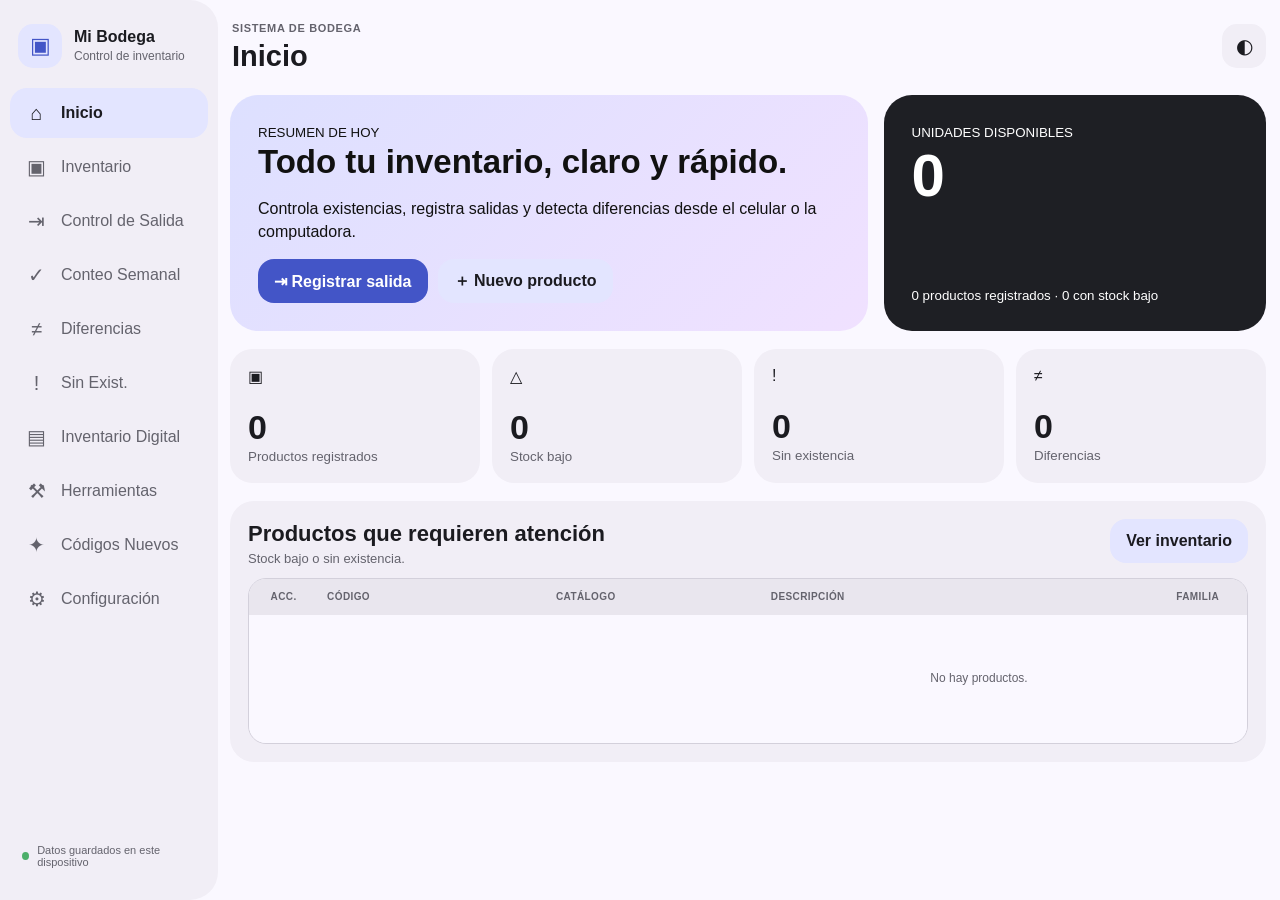
==== commit 41615a22: "Actualizar Mi Bodega V65 final Actualizar Mi Bodega V65 final" ====
--- a/public/index.html
+++ b/public/index.html
@@ -12,8 +12,9 @@
 <div class="app">
   <aside class="sidebar" id="sidebar">
     <div class="brand">
-      <div class="brand-icon">▣</div>
-      <div><strong id="brandName">Mi Bodega</strong><small>Control de inventario</small></div>
+      <div class="brand-icon" id="brandIcon" aria-label="Logo de la bodega">▣</div>
+      <div class="brand-copy"><strong id="brandName">Mi Bodega</strong><small>Control de inventario</small></div>
+      <button type="button" class="drawer-close" id="drawerCloseBtn" aria-label="Cerrar menú" title="Cerrar menú">×</button>
     </div>
     <nav id="sideNav">
       <button class="nav active" data-page="inicio"><span>⌂</span>Inicio</button>
@@ -37,7 +38,10 @@
         <div><small>Sistema de bodega</small><h1 id="pageTitle">Inicio</h1></div>
       </div>
       <div class="top-actions">
-        <div class="search"><span>⌕</span><input id="globalSearch" placeholder="Buscar producto..."></div>
+        <div class="live-status-pill" id="liveStatusPill" title="Sincronización multiusuario" hidden>
+          <span class="live-dot"></span><span id="liveStatusText">En vivo</span>
+        </div>
+        <div class="search" id="globalSearchWrap" hidden><span>⌕</span><input id="globalSearch" placeholder="Buscar producto..." autocomplete="off"></div>
         <button class="icon-btn" id="themeBtn">◐</button>
       </div>
     </header>
--- a/public/styles.css
+++ b/public/styles.css
@@ -3213,3 +3213,777 @@
     left:54px !important;
   }
 }
+
+/* ==========================================================
+   V58 - MENÚ MÓVIL / TABLET PROFESIONAL
+   Drawer con iconos + nombres visibles en todos los tamaños móviles.
+   ========================================================== */
+.drawer-close{display:none}
+
+@media (max-width:820px){
+  /* El drawer móvil nunca hereda el modo "solo iconos" de laptop. */
+  .sidebar{
+    width:min(88vw,318px) !important;
+    max-width:318px !important;
+    padding:14px 12px 18px !important;
+    align-items:stretch !important;
+    background:var(--card) !important;
+    border-radius:0 26px 26px 0 !important;
+    box-shadow:18px 0 48px rgba(20,20,35,.18) !important;
+    overflow-y:auto !important;
+    overflow-x:hidden !important;
+  }
+
+  .sidebar .brand{
+    position:sticky !important;
+    top:-14px !important;
+    z-index:4 !important;
+    display:grid !important;
+    grid-template-columns:48px minmax(0,1fr) 40px !important;
+    align-items:center !important;
+    gap:11px !important;
+    min-height:76px !important;
+    padding:14px 5px 13px !important;
+    margin-bottom:8px !important;
+    background:var(--card) !important;
+    border-bottom:1px solid var(--outline) !important;
+  }
+
+  .sidebar .brand-icon{
+    width:46px !important;
+    height:46px !important;
+    border-radius:15px !important;
+    font-size:21px !important;
+  }
+
+  .sidebar .brand-copy,
+  .sidebar .brand>div:last-of-type,
+  .sidebar .brand div:last-child{
+    display:block !important;
+    min-width:0 !important;
+  }
+
+  .sidebar .brand strong{
+    display:block !important;
+    font-size:17px !important;
+    line-height:1.15 !important;
+    color:var(--text) !important;
+  }
+
+  .sidebar .brand small{
+    display:block !important;
+    margin-top:4px !important;
+    font-size:11px !important;
+    color:var(--muted) !important;
+  }
+
+  .drawer-close{
+    display:grid !important;
+    place-items:center !important;
+    width:38px !important;
+    height:38px !important;
+    min-width:38px !important;
+    min-height:38px !important;
+    padding:0 !important;
+    border:1px solid var(--outline) !important;
+    border-radius:13px !important;
+    background:var(--surface) !important;
+    color:var(--text) !important;
+    font-size:24px !important;
+    line-height:1 !important;
+    cursor:pointer !important;
+  }
+
+  .sidebar nav{
+    display:flex !important;
+    flex-direction:column !important;
+    gap:5px !important;
+    width:100% !important;
+    padding:2px 0 10px !important;
+  }
+
+  .sidebar .nav{
+    width:100% !important;
+    height:50px !important;
+    min-height:50px !important;
+    padding:0 13px !important;
+    justify-content:flex-start !important;
+    align-items:center !important;
+    gap:13px !important;
+    border-radius:15px !important;
+    background:transparent !important;
+    color:var(--muted) !important;
+    font-size:14px !important;
+    font-weight:600 !important;
+    line-height:1.15 !important;
+    text-align:left !important;
+    white-space:nowrap !important;
+    overflow:visible !important;
+  }
+
+  .sidebar .nav span{
+    flex:0 0 30px !important;
+    width:30px !important;
+    min-width:30px !important;
+    display:grid !important;
+    place-items:center !important;
+    font-size:19px !important;
+    line-height:1 !important;
+    text-align:center !important;
+  }
+
+  .sidebar .nav.active{
+    background:var(--primary-soft) !important;
+    color:var(--text) !important;
+    font-weight:800 !important;
+    box-shadow:inset 3px 0 0 var(--primary) !important;
+  }
+
+  .sidebar .nav:active{
+    transform:scale(.985);
+  }
+
+  .sidebar .side-foot{
+    display:flex !important;
+    margin-top:auto !important;
+    padding:14px 10px 8px !important;
+    border-top:1px solid var(--outline) !important;
+    font-size:11px !important;
+    line-height:1.25 !important;
+  }
+
+  /* Botón hamburguesa disponible también en tablet (761–820px). */
+  #menuBtn.mobile-only{
+    display:grid !important;
+  }
+
+  .scrim.show{
+    display:block !important;
+    position:fixed !important;
+    inset:0 !important;
+    z-index:110 !important;
+    background:rgba(15,16,24,.42) !important;
+    backdrop-filter:blur(2px) !important;
+  }
+
+  body.drawer-open{
+    overflow:hidden !important;
+    touch-action:none;
+  }
+}
+
+@media (max-width:420px){
+  .sidebar{
+    width:min(90vw,306px) !important;
+  }
+  .sidebar .nav{
+    height:48px !important;
+    min-height:48px !important;
+    font-size:13.5px !important;
+  }
+}
+
+/* ==========================================================
+   V59 - CONTEO SEMANAL: CÓDIGO + CATÁLOGO FIJOS EN MÓVIL/TABLET
+   En PC la tabla permanece normal.
+   ========================================================== */
+
+/* Teléfonos y tablets en vertical / viewport compacto,
+   y tablets táctiles en horizontal hasta 1100px. */
+@media (max-width:820px),
+       (min-width:821px) and (max-width:1100px) and (pointer:coarse){
+  .weekly-panel .table-wrap{
+    position:relative;
+    overflow-x:auto !important;
+    overflow-y:visible !important;
+    -webkit-overflow-scrolling:touch;
+    isolation:isolate;
+  }
+
+  .weekly-table{
+    /* JS actualiza este valor con el ancho REAL del Código. */
+    --weekly-code-sticky-width:138px;
+    table-layout:auto !important;
+    width:max-content !important;
+    min-width:1120px !important;
+  }
+
+  /* 1. Código: una línea, texto completo. */
+  .weekly-table th:nth-child(1),
+  .weekly-table td:nth-child(1){
+    position:sticky !important;
+    left:0 !important;
+    min-width:118px !important;
+    width:max-content !important;
+    max-width:none !important;
+    z-index:8 !important;
+    background:var(--surface) !important;
+    white-space:nowrap !important;
+    word-break:normal !important;
+    overflow-wrap:normal !important;
+    text-overflow:clip !important;
+    overflow:visible !important;
+    hyphens:none !important;
+  }
+
+  .weekly-table thead th:nth-child(1){
+    z-index:13 !important;
+    background:var(--card2) !important;
+  }
+
+  /* 2. Catálogo: se pega exactamente después del ancho real de Código. */
+  .weekly-table th:nth-child(2),
+  .weekly-table td:nth-child(2){
+    position:sticky !important;
+    left:var(--weekly-code-sticky-width) !important;
+    min-width:108px !important;
+    width:max-content !important;
+    max-width:none !important;
+    z-index:7 !important;
+    background:var(--surface) !important;
+    white-space:nowrap !important;
+    word-break:normal !important;
+    overflow-wrap:normal !important;
+    text-overflow:clip !important;
+    overflow:visible !important;
+    hyphens:none !important;
+    box-shadow:9px 0 13px -11px rgba(15,23,42,.72);
+  }
+
+  .weekly-table thead th:nth-child(2){
+    z-index:12 !important;
+    background:var(--card2) !important;
+  }
+
+  .weekly-table tbody tr:hover td:nth-child(1),
+  .weekly-table tbody tr:hover td:nth-child(2){
+    background:var(--surface) !important;
+  }
+}
+
+/* Celular angosto: padding compacto, sin cortar el contenido. */
+@media (max-width:560px){
+  .weekly-table th:nth-child(1),
+  .weekly-table td:nth-child(1),
+  .weekly-table th:nth-child(2),
+  .weekly-table td:nth-child(2){
+    padding-left:7px !important;
+    padding-right:7px !important;
+    font-size:10.5px !important;
+  }
+}
+
+
+/* ==========================================================
+   V60 - INVENTARIO DIGITAL: ACC. + CÓDIGO + CATÁLOGO FIJOS EN MÓVIL/TABLET
+   En PC la tabla permanece normal.
+   ========================================================== */
+@media (max-width:820px),
+       (min-width:821px) and (max-width:1100px) and (pointer:coarse){
+  .digital-panel .table-wrap{
+    position:relative;
+    overflow-x:auto !important;
+    overflow-y:visible !important;
+    -webkit-overflow-scrolling:touch;
+    isolation:isolate;
+  }
+
+  .digital-table{
+    --digital-acc-sticky-width:68px;
+    --digital-code-sticky-width:132px;
+    table-layout:auto !important;
+    width:max-content !important;
+    min-width:1220px !important;
+  }
+
+  /* 1. Acc. */
+  .digital-table th:nth-child(1),
+  .digital-table td:nth-child(1){
+    position:sticky !important;
+    left:0 !important;
+    width:68px !important;
+    min-width:68px !important;
+    max-width:68px !important;
+    z-index:9 !important;
+    background:var(--surface) !important;
+    text-align:center !important;
+  }
+
+  .digital-table thead th:nth-child(1){
+    z-index:14 !important;
+    background:var(--card2) !important;
+  }
+
+  /* 2. Código */
+  .digital-table th:nth-child(2),
+  .digital-table td:nth-child(2){
+    position:sticky !important;
+    left:var(--digital-acc-sticky-width) !important;
+    min-width:max-content !important;
+    width:max-content !important;
+    max-width:none !important;
+    z-index:8 !important;
+    background:var(--surface) !important;
+    white-space:nowrap !important;
+    word-break:normal !important;
+    overflow-wrap:normal !important;
+    text-overflow:clip !important;
+    overflow:visible !important;
+    hyphens:none !important;
+  }
+
+  .digital-table thead th:nth-child(2){
+    z-index:13 !important;
+    background:var(--card2) !important;
+  }
+
+  /* 3. Catálogo */
+  .digital-table th:nth-child(3),
+  .digital-table td:nth-child(3){
+    position:sticky !important;
+    left:calc(var(--digital-acc-sticky-width) + var(--digital-code-sticky-width)) !important;
+    min-width:max-content !important;
+    width:max-content !important;
+    max-width:none !important;
+    z-index:7 !important;
+    background:var(--surface) !important;
+    white-space:nowrap !important;
+    word-break:normal !important;
+    overflow-wrap:normal !important;
+    text-overflow:clip !important;
+    overflow:visible !important;
+    hyphens:none !important;
+    box-shadow:10px 0 14px -11px rgba(15,23,42,.72);
+  }
+
+  .digital-table thead th:nth-child(3){
+    z-index:12 !important;
+    background:var(--card2) !important;
+  }
+
+  .digital-table tbody tr:hover td:nth-child(1),
+  .digital-table tbody tr:hover td:nth-child(2),
+  .digital-table tbody tr:hover td:nth-child(3){
+    background:var(--surface) !important;
+  }
+}
+
+/* Celular angosto: mantener tocable pero más compacto. */
+@media (max-width:560px){
+  .digital-table th:nth-child(1),
+  .digital-table td:nth-child(1){
+    width:62px !important;
+    min-width:62px !important;
+    max-width:62px !important;
+    padding-left:8px !important;
+    padding-right:8px !important;
+  }
+
+  .digital-table input[data-digital-physical]{
+    max-width:92px !important;
+    min-height:38px !important;
+    height:38px !important;
+    font-size:12px !important;
+  }
+
+  .digital-table input[data-digital-obs]{
+    min-width:150px !important;
+  }
+}
+
+/* ==========================================================
+   V61 - BUSCADOR GLOBAL SOLO EN INVENTARIO
+   Fuera de Inventario desaparece completamente.
+   ========================================================== */
+#globalSearchWrap[hidden]{
+  display:none !important;
+}
+
+/* En escritorio, sin buscador no queda espacio reservado. */
+.topbar.search-hidden .top-actions{
+  margin-left:auto;
+}
+
+/* Móvil/tablet: la regla histórica reservaba espacio inferior para el
+   buscador absoluto. Cuando está oculto, compactamos el encabezado. */
+@media (max-width:820px){
+  .topbar.search-hidden{
+    padding-bottom:12px !important;
+    min-height:auto !important;
+  }
+
+  .topbar.search-hidden .top-actions{
+    position:static !important;
+    width:auto !important;
+    margin-left:auto !important;
+  }
+}
+
+@media (max-width:560px){
+  .topbar.search-hidden{
+    padding-bottom:10px !important;
+  }
+}
+
+
+/* ==========================================================
+   V62 - LOGO DE LA BODEGA
+   ========================================================== */
+.brand-icon{
+  flex:0 0 auto;
+  overflow:hidden;
+}
+.brand-icon.has-logo{
+  padding:4px;
+  background:#fff;
+  border:1px solid var(--outline);
+}
+.brand-icon.has-logo img{
+  display:block;
+  width:100%;
+  height:100%;
+  object-fit:contain;
+  border-radius:10px;
+}
+.logo-setting{
+  align-items:flex-start !important;
+}
+.logo-setting-copy{
+  flex:1 1 380px;
+  min-width:0;
+}
+.logo-editor{
+  display:flex;
+  align-items:center;
+  justify-content:flex-end;
+  gap:14px;
+  flex:0 1 520px;
+}
+.logo-preview{
+  width:86px;
+  height:86px;
+  flex:0 0 86px;
+  border:1.5px dashed var(--outline);
+  border-radius:20px;
+  background:var(--surface);
+  display:grid;
+  place-items:center;
+  color:var(--primary);
+  font-size:34px;
+  overflow:hidden;
+}
+.logo-preview.has-logo{
+  border-style:solid;
+  background:#fff;
+  padding:6px;
+}
+.logo-preview img{
+  display:block;
+  width:100%;
+  height:100%;
+  object-fit:contain;
+  border-radius:13px;
+}
+.logo-editor-actions{
+  display:flex;
+  gap:8px;
+  flex-wrap:wrap;
+  align-items:center;
+  min-width:0;
+}
+.logo-editor-actions small{
+  display:block;
+  flex-basis:100%;
+  max-width:390px;
+  color:var(--muted);
+  font-size:11px;
+  line-height:1.35;
+}
+@media(max-width:820px){
+  .logo-setting{
+    display:block !important;
+  }
+  .logo-editor{
+    justify-content:flex-start;
+    margin-top:14px;
+    width:100%;
+  }
+  .logo-preview{
+    width:74px;
+    height:74px;
+    flex-basis:74px;
+    border-radius:18px;
+  }
+}
+@media(max-width:480px){
+  .logo-editor{
+    align-items:flex-start;
+  }
+  .logo-editor-actions{
+    flex:1 1 auto;
+  }
+  .logo-editor-actions .btn{
+    width:100%;
+  }
+}
+
+
+/* ==========================================================
+   V63 - MULTIUSUARIO CASI EN TIEMPO REAL
+   ========================================================== */
+.live-status-pill{
+  display:inline-flex;
+  align-items:center;
+  gap:7px;
+  height:38px;
+  padding:0 12px;
+  border:1px solid var(--outline);
+  border-radius:999px;
+  background:var(--card);
+  color:var(--muted);
+  font-size:11px;
+  font-weight:800;
+  white-space:nowrap;
+}
+.live-status-pill[hidden]{display:none!important}
+.live-dot{
+  width:8px;height:8px;border-radius:50%;background:#94a3b8;
+  box-shadow:0 0 0 3px rgba(148,163,184,.14);
+}
+.live-status-pill.ok{color:#166534;border-color:#bbf7d0;background:#f0fdf4}
+.live-status-pill.ok .live-dot{background:#22c55e;box-shadow:0 0 0 3px rgba(34,197,94,.14)}
+.live-status-pill.syncing .live-dot{background:#2563eb;animation:livePulse 1s infinite}
+.live-status-pill.error{color:#92400e;border-color:#fde68a;background:#fffbeb}
+.live-status-pill.error .live-dot{background:#f59e0b}
+@keyframes livePulse{50%{opacity:.35;transform:scale(.82)}}
+@media(max-width:820px){
+  .live-status-pill{height:34px;padding:0 9px;font-size:10px}
+  .topbar.search-hidden .live-status-pill{margin-left:auto}
+}
+@media(max-width:430px){
+  .live-status-pill{padding:0 8px}
+  .live-status-pill #liveStatusText{max-width:82px;overflow:hidden;text-overflow:ellipsis}
+}
+
+
+/* ==========================================================
+   V64 - CONTEO SEMANAL: CONFIRMAR Y BLOQUEAR FILA
+   + columnas Catálogo/Descripción más compactas
+   ========================================================== */
+.weekly-table{
+  width:max-content !important;
+  min-width:1180px !important;
+  table-layout:auto !important;
+}
+
+/* Código, Catálogo y Descripción siguen completos y en una línea. */
+.weekly-table th:nth-child(1),.weekly-table td:nth-child(1){min-width:150px !important;width:150px !important;white-space:nowrap !important}
+.weekly-table th:nth-child(2),.weekly-table td:nth-child(2){min-width:150px !important;width:150px !important;white-space:nowrap !important;padding-left:8px !important;padding-right:8px !important}
+.weekly-table th:nth-child(3),.weekly-table td:nth-child(3){min-width:250px !important;width:250px !important;white-space:nowrap !important;padding-left:8px !important;padding-right:10px !important}
+.weekly-table th:nth-child(4),.weekly-table td:nth-child(4){width:68px !important;min-width:68px !important;max-width:68px !important}
+.weekly-table th:nth-child(5),.weekly-table td:nth-child(5){width:58px !important;min-width:58px !important;max-width:58px !important}
+.weekly-table th:nth-child(6),.weekly-table td:nth-child(6){width:104px !important;min-width:104px !important;max-width:104px !important}
+
+/* Nueva columna Confirmar */
+.weekly-table th:nth-child(7),.weekly-table td:nth-child(7){
+  width:78px !important;min-width:78px !important;max-width:78px !important;
+  padding-left:6px !important;padding-right:6px !important;text-align:center !important;vertical-align:middle !important;
+}
+.weekly-table th:nth-child(8),.weekly-table td:nth-child(8){width:54px !important;min-width:54px !important;max-width:54px !important;text-align:center !important}
+.weekly-table th:nth-child(9),.weekly-table td:nth-child(9){width:92px !important;min-width:92px !important;max-width:92px !important;text-align:center !important}
+.weekly-table th:nth-child(10),.weekly-table td:nth-child(10){width:150px !important;min-width:150px !important;max-width:150px !important}
+.weekly-table input[data-weekly-obs]{width:132px !important;min-width:132px !important;max-width:132px !important}
+
+.weekly-confirm-head{white-space:nowrap !important}
+.weekly-confirm-cell{text-align:center !important}
+.weekly-confirm-box{
+  display:inline-grid !important;
+  place-items:center;
+  width:34px;height:34px;
+  margin:auto;
+  cursor:pointer;
+  position:relative;
+}
+.weekly-confirm-box input{
+  appearance:none;-webkit-appearance:none;
+  width:28px !important;height:28px !important;min-height:28px !important;
+  margin:0 !important;padding:0 !important;
+  border:1.5px solid #aeb8c9 !important;
+  border-radius:8px !important;
+  background:#fff !important;
+  cursor:pointer;
+}
+.weekly-confirm-box span{
+  position:absolute;inset:0;
+  display:grid;place-items:center;
+  color:white;font-size:17px;font-weight:900;
+  pointer-events:none;opacity:0;
+}
+.weekly-confirm-box input:checked{
+  background:#2e7d4f !important;
+  border-color:#2e7d4f !important;
+}
+.weekly-confirm-box input:checked + span{opacity:1}
+.weekly-confirm-box input:disabled{cursor:not-allowed;opacity:.72}
+
+.weekly-row-confirmed > td{
+  background:rgba(46,125,79,.055) !important;
+}
+.weekly-row-confirmed td:first-child{
+  box-shadow:inset 4px 0 0 #2e7d4f;
+}
+.weekly-row-confirmed input:not([type="checkbox"]){
+  background:#eef4ef !important;
+  color:#59645d !important;
+}
+.weekly-confirmed-mark{
+  display:inline-grid;place-items:center;
+  width:25px;height:25px;border-radius:50%;
+  background:#d8f1df;color:#166534;font-weight:900;
+}
+
+/* Móvil/tablet: mantener Código + Catálogo sticky de V59 y compactar el resto. */
+@media (max-width:820px),
+       (min-width:821px) and (max-width:1100px) and (pointer:coarse){
+  .weekly-table{min-width:1100px !important}
+  .weekly-table th:nth-child(1),.weekly-table td:nth-child(1){min-width:125px !important;width:max-content !important}
+  .weekly-table th:nth-child(2),.weekly-table td:nth-child(2){min-width:112px !important;width:max-content !important}
+  .weekly-table th:nth-child(3),.weekly-table td:nth-child(3){min-width:220px !important;width:220px !important}
+  .weekly-table th:nth-child(7),.weekly-table td:nth-child(7){width:68px !important;min-width:68px !important;max-width:68px !important}
+  .weekly-confirm-box{width:38px;height:38px}
+  .weekly-confirm-box input{width:30px !important;height:30px !important;min-height:30px !important}
+  .weekly-table th:nth-child(10),.weekly-table td:nth-child(10){width:138px !important;min-width:138px !important;max-width:138px !important}
+  .weekly-table input[data-weekly-obs]{width:120px !important;min-width:120px !important;max-width:120px !important}
+}
+
+/* ==========================================================
+   V65 - CONTEO SEMANAL: TABLA AJUSTADA AL ANCHO DEL PANEL
+   Corrige el espacio vacío a la derecha de V64.
+   ========================================================== */
+
+/* PC / escritorio: la tabla llena el panel completo. */
+@media (min-width:821px){
+  .weekly-panel .table-wrap{
+    width:100% !important;
+    max-width:100% !important;
+    overflow-x:auto !important;
+  }
+
+  .weekly-table{
+    width:100% !important;
+    min-width:1180px !important;
+    max-width:none !important;
+    table-layout:auto !important;
+  }
+
+  /* Reparto profesional del ancho disponible */
+  .weekly-table th:nth-child(1),
+  .weekly-table td:nth-child(1){
+    width:15% !important;
+    min-width:150px !important;
+    max-width:none !important;
+  }
+
+  .weekly-table th:nth-child(2),
+  .weekly-table td:nth-child(2){
+    width:13% !important;
+    min-width:135px !important;
+    max-width:none !important;
+    padding-left:8px !important;
+    padding-right:8px !important;
+  }
+
+  .weekly-table th:nth-child(3),
+  .weekly-table td:nth-child(3){
+    width:23% !important;
+    min-width:215px !important;
+    max-width:none !important;
+    padding-left:8px !important;
+    padding-right:10px !important;
+  }
+
+  .weekly-table th:nth-child(4),
+  .weekly-table td:nth-child(4){
+    width:6% !important;
+    min-width:64px !important;
+    max-width:80px !important;
+  }
+
+  .weekly-table th:nth-child(5),
+  .weekly-table td:nth-child(5){
+    width:5% !important;
+    min-width:58px !important;
+    max-width:72px !important;
+  }
+
+  .weekly-table th:nth-child(6),
+  .weekly-table td:nth-child(6){
+    width:10% !important;
+    min-width:108px !important;
+    max-width:145px !important;
+  }
+
+  .weekly-table th:nth-child(7),
+  .weekly-table td:nth-child(7){
+    width:7% !important;
+    min-width:76px !important;
+    max-width:98px !important;
+  }
+
+  .weekly-table th:nth-child(8),
+  .weekly-table td:nth-child(8){
+    width:5% !important;
+    min-width:52px !important;
+    max-width:68px !important;
+  }
+
+  .weekly-table th:nth-child(9),
+  .weekly-table td:nth-child(9){
+    width:7% !important;
+    min-width:86px !important;
+    max-width:104px !important;
+  }
+
+  .weekly-table th:nth-child(10),
+  .weekly-table td:nth-child(10){
+    width:9% !important;
+    min-width:138px !important;
+    max-width:180px !important;
+  }
+
+  .weekly-table input[data-weekly-physical]{
+    width:82px !important;
+    min-width:82px !important;
+    max-width:82px !important;
+  }
+
+  .weekly-table input[data-weekly-obs]{
+    width:120px !important;
+    min-width:120px !important;
+    max-width:150px !important;
+  }
+}
+
+/* Tablet y celular: mantener el comportamiento móvil de V59/V64. */
+@media (max-width:820px),
+       (min-width:821px) and (max-width:1100px) and (pointer:coarse){
+  .weekly-table{
+    width:max-content !important;
+    min-width:1100px !important;
+    table-layout:auto !important;
+  }
+
+  .weekly-table th:nth-child(2),
+  .weekly-table td:nth-child(2){
+    min-width:112px !important;
+    width:max-content !important;
+    max-width:none !important;
+  }
+
+  .weekly-table th:nth-child(3),
+  .weekly-table td:nth-child(3){
+    min-width:190px !important;
+    width:190px !important;
+    max-width:230px !important;
+  }
+}
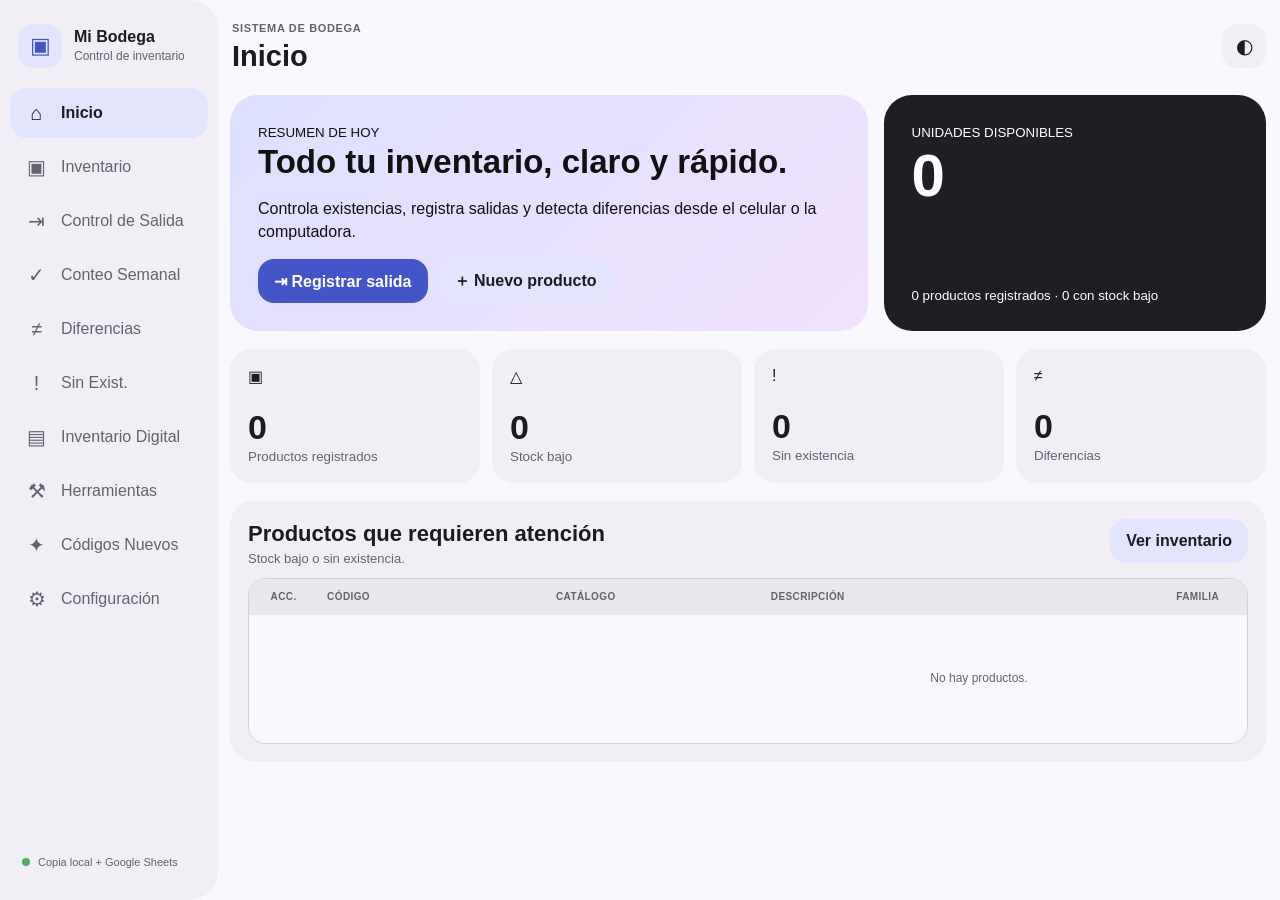
==== commit 53f3b4d8: "Add files via upload actualización 2026" ====
--- a/public/index.html
+++ b/public/index.html
@@ -28,7 +28,7 @@
       <button class="nav" data-page="nuevos"><span>✦</span>Códigos Nuevos</button>
       <button class="nav" data-page="config"><span>⚙</span>Configuración</button>
     </nav>
-    <div class="side-foot"><span class="dot"></span> Datos guardados en este dispositivo</div>
+    <div class="side-foot"><span class="dot"></span> Copia local + Google Sheets</div>
   </aside>
 
   <main class="main">
@@ -38,8 +38,8 @@
         <div><small>Sistema de bodega</small><h1 id="pageTitle">Inicio</h1></div>
       </div>
       <div class="top-actions">
-        <div class="live-status-pill" id="liveStatusPill" title="Sincronización multiusuario" hidden>
-          <span class="live-dot"></span><span id="liveStatusText">En vivo</span>
+        <div class="live-status-pill" id="liveStatusPill" title="Sincronización automática con Google Sheets" hidden>
+          <span class="live-dot"></span><span id="liveStatusText">Auto Sync</span>
         </div>
         <div class="search" id="globalSearchWrap" hidden><span>⌕</span><input id="globalSearch" placeholder="Buscar producto..." autocomplete="off"></div>
         <button class="icon-btn" id="themeBtn">◐</button>
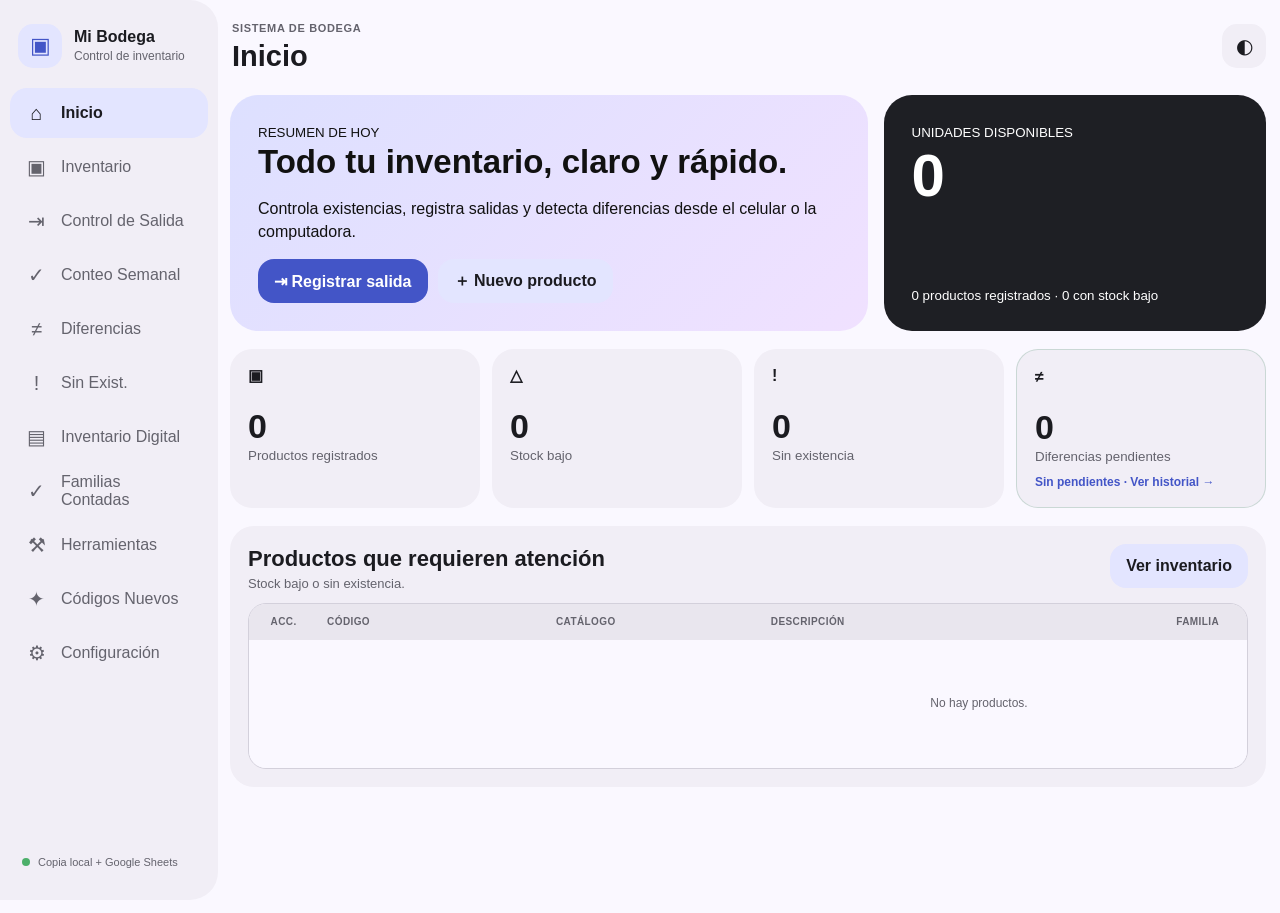
==== commit 75719805: "Add files via upload Actualizacion" ====
--- a/public/index.html
+++ b/public/index.html
@@ -24,6 +24,7 @@
       <button class="nav" data-page="diferencias"><span>≠</span>Diferencias</button>
       <button class="nav" data-page="sinexist"><span>!</span>Sin Exist.</button>
       <button class="nav" data-page="digital"><span>▤</span>Inventario Digital</button>
+      <button class="nav" data-page="familias"><span>✓</span>Familias Contadas <span class="nav-badge" id="familiesCountBadge">0</span></button>
       <button class="nav" data-page="herramientas"><span>⚒</span>Herramientas</button>
       <button class="nav" data-page="nuevos"><span>✦</span>Códigos Nuevos</button>
       <button class="nav" data-page="config"><span>⚙</span>Configuración</button>
@@ -196,6 +197,24 @@
   </form>
 </dialog>
 
+<dialog id="securityLoginDialog" class="security-login-dialog">
+  <form id="securityLoginForm" class="dialog-card security-login-card">
+    <div class="dialog-head">
+      <div><small>V80 · Acceso seguro</small><h2>Ingresar a Mi Bodega</h2></div>
+    </div>
+    <div class="security-shield">🔐</div>
+    <p class="hint">Este dispositivo necesita el PIN configurado en Netlify para conectarse con Google Sheets. El PIN no se guarda en el navegador.</p>
+    <label>PIN de acceso
+      <input id="securityPin" type="password" autocomplete="current-password" placeholder="Ingresa el PIN" required>
+    </label>
+    <div id="securityLoginMessage" class="security-login-message" aria-live="polite"></div>
+    <div class="dialog-actions security-login-actions">
+      <button type="button" class="btn tonal" id="securityLocalOnly">Continuar solo local</button>
+      <button class="btn primary" type="submit" id="securityLoginSubmit">Entrar y sincronizar</button>
+    </div>
+  </form>
+</dialog>
+
 <div class="toast" id="toast"></div>
 <script src="deploy-config.js"></script>
 <script src="app.js"></script>
--- a/public/styles.css
+++ b/public/styles.css
@@ -3987,3 +3987,601 @@
     max-width:230px !important;
   }
 }
+
+/* ==========================================================
+   V70 - INVENTARIO DIGITAL + DIFERENCIAS PROFESIONALES
+   ========================================================== */
+.digital-table{min-width:1235px}
+.digital-table th:nth-child(8),
+.digital-table td:nth-child(8){
+  min-width:78px;
+  width:78px;
+  text-align:center;
+  vertical-align:middle;
+}
+.digital-table th:nth-child(10),
+.digital-table td:nth-child(10){
+  min-width:105px !important;
+  width:105px;
+  text-align:center;
+}
+.digital-table th:nth-child(11),
+.digital-table td:nth-child(11){
+  min-width:170px;
+}
+.digital-diff-cell{font-variant-numeric:tabular-nums}
+.digital-diff-value{
+  display:inline-flex;
+  align-items:center;
+  justify-content:center;
+  min-width:44px;
+  min-height:30px;
+  padding:4px 9px;
+  border-radius:999px;
+  font-weight:900;
+  font-size:12px;
+  line-height:1;
+  white-space:nowrap;
+}
+.digital-diff-value.is-empty{color:var(--muted);background:transparent}
+.digital-diff-value.is-zero{color:#176b34;background:#dff4e5}
+.digital-diff-value.is-negative{color:#a62920;background:#ffe3df}
+.digital-diff-value.is-positive{color:#075985;background:#dff1ff}
+
+.difference-help{
+  display:flex;
+  align-items:center;
+  justify-content:space-between;
+  gap:14px;
+  margin:0 0 12px;
+  padding:10px 12px;
+  border:1px solid var(--outline);
+  border-radius:14px;
+  background:var(--primary-soft);
+}
+.difference-help>div:first-child{display:flex;flex-direction:column;gap:2px}
+.difference-help b{font-size:12px}
+.difference-help span{font-size:11px;color:var(--muted)}
+.difference-help-legend{display:flex;align-items:center;gap:8px;flex-wrap:wrap;justify-content:flex-end}
+.difference-help-legend span{
+  display:inline-flex;
+  align-items:center;
+  min-height:28px;
+  padding:4px 8px;
+  border-radius:999px;
+  background:var(--surface);
+  border:1px solid var(--outline);
+  font-weight:750;
+  white-space:nowrap;
+}
+.difference-help-legend .diff-negative{color:#a62920;background:#fff1ef}
+.difference-help-legend .diff-positive{color:#075985;background:#eef8ff}
+
+.difference-actions{gap:6px;flex-wrap:nowrap}
+.difference-action-btn{
+  width:auto !important;
+  min-width:38px;
+  padding:0 9px !important;
+  gap:5px;
+  white-space:nowrap;
+}
+.difference-action-btn .action-label{font-size:10px;font-weight:800}
+.persistent-differences-table th:nth-child(8),
+.persistent-differences-table td:nth-child(8),
+.persistent-differences-table th:nth-child(9),
+.persistent-differences-table td:nth-child(9),
+.persistent-differences-table th:nth-child(10),
+.persistent-differences-table td:nth-child(10){
+  text-align:center;
+  white-space:nowrap;
+  font-variant-numeric:tabular-nums;
+}
+
+@media(max-width:820px),
+       (min-width:821px) and (max-width:1100px) and (pointer:coarse){
+  .digital-table{min-width:1300px !important}
+  .difference-help{align-items:flex-start;flex-direction:column}
+  .difference-help-legend{justify-content:flex-start}
+  .difference-action-btn .action-label{display:none}
+  .difference-action-btn{width:38px !important;padding:0 !important}
+}
+
+/* ==========================================================
+   V72 - CALCULADORA INTEGRADA EN INVENTARIO DIGITAL
+   ========================================================== */
+.digital-table{min-width:1325px !important}
+.digital-table th:nth-child(8),
+.digital-table td:nth-child(8){
+  min-width:64px !important;
+  width:64px !important;
+  max-width:64px !important;
+  text-align:center !important;
+  padding-left:6px !important;
+  padding-right:6px !important;
+}
+.digital-table th:nth-child(9),
+.digital-table td:nth-child(9){
+  min-width:78px !important;
+  width:78px !important;
+  max-width:78px !important;
+  text-align:center !important;
+}
+.digital-table th:nth-child(10),
+.digital-table td:nth-child(10){
+  min-width:88px !important;
+  width:88px !important;
+  max-width:110px !important;
+  text-align:center !important;
+}
+.digital-table th:nth-child(11),
+.digital-table td:nth-child(11){
+  min-width:105px !important;
+  width:105px !important;
+  max-width:115px !important;
+  text-align:center !important;
+}
+.digital-table th:nth-child(12),
+.digital-table td:nth-child(12){
+  min-width:170px !important;
+  width:170px !important;
+}
+.digital-calc-cell{vertical-align:middle !important}
+.digital-calc-row-btn{
+  width:38px;
+  height:38px;
+  display:inline-flex;
+  align-items:center;
+  justify-content:center;
+  border:1px solid var(--outline);
+  border-radius:11px;
+  background:var(--surface);
+  font-size:18px;
+  line-height:1;
+  cursor:pointer;
+  transition:background .16s ease,border-color .16s ease,transform .08s ease;
+}
+.digital-calc-row-btn:hover{background:var(--primary-soft);border-color:var(--primary)}
+.digital-calc-row-btn:active{transform:scale(.96)}
+.digital-calc-row-btn:disabled{opacity:.45;cursor:not-allowed}
+
+.digital-calculator-dialog{
+  width:min(390px,calc(100% - 28px));
+  max-width:390px;
+  border:0;
+  border-radius:24px;
+  padding:0;
+  background:transparent;
+  color:var(--text);
+  box-shadow:0 24px 70px rgba(16,24,40,.28);
+}
+.digital-calculator-dialog::backdrop{
+  background:rgba(20,24,38,.38);
+  backdrop-filter:blur(2px);
+}
+.digital-calculator-shell{
+  background:var(--surface);
+  border:1px solid var(--outline);
+  border-radius:24px;
+  overflow:hidden;
+}
+.digital-calculator-head{
+  display:flex;
+  align-items:flex-start;
+  justify-content:space-between;
+  gap:12px;
+  padding:18px 18px 12px;
+  border-bottom:1px solid var(--outline);
+}
+.digital-calculator-head small{font-size:9px;font-weight:850;letter-spacing:.12em;color:var(--muted)}
+.digital-calculator-head h3{margin:3px 0 3px;font-size:20px}
+.digital-calculator-head p{margin:0;color:var(--muted);font-size:11px;line-height:1.35}
+.digital-calculator-display{
+  margin:16px 16px 4px;
+  min-height:66px;
+  padding:12px 14px;
+  display:flex;
+  align-items:center;
+  justify-content:flex-end;
+  overflow:hidden;
+  border-radius:16px;
+  background:var(--card2);
+  border:1px solid var(--outline);
+  font-size:32px;
+  line-height:1;
+  font-weight:900;
+  font-variant-numeric:tabular-nums;
+  letter-spacing:-.02em;
+}
+.digital-calculator-expression{
+  min-height:18px;
+  padding:0 18px 8px;
+  text-align:right;
+  color:var(--muted);
+  font-size:11px;
+  font-weight:700;
+}
+.digital-calculator-grid{
+  display:grid;
+  grid-template-columns:repeat(4,1fr);
+  gap:8px;
+  padding:8px 16px 14px;
+}
+.calc-key{
+  min-height:48px;
+  border:1px solid var(--outline);
+  border-radius:14px;
+  background:var(--surface);
+  color:var(--text);
+  font-size:18px;
+  font-weight:800;
+  cursor:pointer;
+}
+.calc-key:hover{background:var(--card2)}
+.calc-key:active{transform:scale(.97)}
+.calc-key-soft{background:var(--card2)}
+.calc-key-op{background:var(--primary-soft);color:var(--primary);font-size:20px}
+.calc-key-equals{grid-row:span 2;background:var(--primary);color:#fff;border-color:var(--primary)}
+.calc-key-zero{grid-column:span 2}
+.digital-calculator-actions{
+  display:grid;
+  grid-template-columns:110px 1fr;
+  gap:8px;
+  padding:0 16px 12px;
+}
+.digital-calculator-actions .btn{min-height:44px}
+.digital-calculator-note{
+  margin:0;
+  padding:0 18px 16px;
+  color:var(--muted);
+  font-size:10px;
+  line-height:1.4;
+}
+
+/* La barra superior ahora tiene un control adicional. */
+.digital-tools{
+  grid-template-columns:minmax(175px,1.05fr) minmax(180px,1.05fr) minmax(165px,.9fr) auto auto auto !important;
+}
+
+@media(max-width:1100px){
+  .digital-tools{grid-template-columns:repeat(2,minmax(0,1fr)) !important}
+}
+@media(max-width:760px){
+  .digital-tools{grid-template-columns:1fr !important}
+  .digital-calculator-dialog{width:min(360px,calc(100% - 18px));border-radius:20px}
+  .digital-calculator-shell{border-radius:20px}
+  .digital-calculator-head{padding:14px 14px 10px}
+  .digital-calculator-display{margin:12px 12px 4px;min-height:62px;font-size:30px}
+  .digital-calculator-grid{padding:8px 12px 12px;gap:7px}
+  .calc-key{min-height:48px;font-size:17px}
+  .digital-calculator-actions{padding:0 12px 10px;grid-template-columns:96px 1fr}
+  .digital-calculator-note{padding:0 14px 14px}
+  .digital-table{min-width:1390px !important}
+}
+
+/* ==========================================================
+   V73 - INVENTARIO DIGITAL: TABLA A TODO EL ANCHO + FILA MARCADA
+   ========================================================== */
+
+/* PC: aprovechar todo el espacio disponible del panel. */
+@media (min-width:1101px){
+  .digital-panel .table-wrap{
+    width:100% !important;
+  }
+  .digital-table{
+    width:100% !important;
+    min-width:100% !important;
+    table-layout:auto !important;
+  }
+
+  /* Más espacio donde realmente se necesita. */
+  .digital-table th:nth-child(2),
+  .digital-table td:nth-child(2){
+    min-width:135px !important;
+    width:145px !important;
+    max-width:none !important;
+  }
+  .digital-table th:nth-child(3),
+  .digital-table td:nth-child(3){
+    min-width:145px !important;
+    width:160px !important;
+    max-width:none !important;
+  }
+  .digital-table th:nth-child(4),
+  .digital-table td:nth-child(4){
+    min-width:280px !important;
+    width:33% !important;
+    max-width:none !important;
+  }
+
+  /* Mantener compactas las columnas de apoyo. */
+  .digital-table th:nth-child(1),
+  .digital-table td:nth-child(1){width:62px !important;min-width:62px !important;max-width:62px !important}
+  .digital-table th:nth-child(5),
+  .digital-table td:nth-child(5){width:72px !important;min-width:72px !important}
+  .digital-table th:nth-child(6),
+  .digital-table td:nth-child(6){width:70px !important;min-width:70px !important}
+  .digital-table th:nth-child(7),
+  .digital-table td:nth-child(7){width:165px !important;min-width:165px !important}
+  .digital-table th:nth-child(8),
+  .digital-table td:nth-child(8){width:58px !important;min-width:58px !important;max-width:58px !important}
+  .digital-table th:nth-child(9),
+  .digital-table td:nth-child(9){width:74px !important;min-width:74px !important;max-width:74px !important}
+  .digital-table th:nth-child(10),
+  .digital-table td:nth-child(10){width:82px !important;min-width:82px !important;max-width:92px !important}
+  .digital-table th:nth-child(11),
+  .digital-table td:nth-child(11){width:108px !important;min-width:108px !important;max-width:118px !important}
+  .digital-table th:nth-child(12),
+  .digital-table td:nth-child(12){width:180px !important;min-width:180px !important}
+}
+
+/* Código, catálogo y descripción siempre completos en una línea. */
+.digital-table th:nth-child(2),
+.digital-table td:nth-child(2),
+.digital-table th:nth-child(3),
+.digital-table td:nth-child(3),
+.digital-table th:nth-child(4),
+.digital-table td:nth-child(4){
+  white-space:nowrap !important;
+  word-break:normal !important;
+  overflow-wrap:normal !important;
+  text-overflow:clip !important;
+  overflow:visible !important;
+}
+
+/* Una fila contada queda visualmente marcada. */
+:root{
+  --digital-counted-row:#eef4ff;
+  --digital-active-row:#dfe9ff;
+  --digital-counted-edge:#7a96f7;
+}
+.dark{
+  --digital-counted-row:#202a43;
+  --digital-active-row:#29375a;
+  --digital-counted-edge:#8ea7ff;
+}
+.digital-table tbody tr td{
+  transition:background-color .16s ease,border-color .16s ease;
+}
+.digital-table tbody tr.digital-row-counted td{
+  background:var(--digital-counted-row) !important;
+}
+.digital-table tbody tr.digital-row-counted td:first-child{
+  box-shadow:inset 4px 0 0 var(--digital-counted-edge);
+}
+.digital-table tbody tr.digital-row-active td{
+  background:var(--digital-active-row) !important;
+}
+.digital-table tbody tr.digital-row-active td:first-child{
+  box-shadow:inset 5px 0 0 var(--primary);
+}
+
+/* En móvil/tablet conserva scroll horizontal y las columnas fijas de V60. */
+@media (max-width:820px),
+       (min-width:821px) and (max-width:1100px) and (pointer:coarse){
+  .digital-table{
+    width:max-content !important;
+    min-width:1460px !important;
+  }
+  .digital-table th:nth-child(2),
+  .digital-table td:nth-child(2){min-width:135px !important;width:max-content !important}
+  .digital-table th:nth-child(3),
+  .digital-table td:nth-child(3){min-width:145px !important;width:max-content !important}
+  .digital-table th:nth-child(4),
+  .digital-table td:nth-child(4){min-width:270px !important;width:max-content !important}
+
+  /* El color también cubre las columnas sticky. */
+  .digital-table tbody tr.digital-row-counted td:nth-child(1),
+  .digital-table tbody tr.digital-row-counted td:nth-child(2),
+  .digital-table tbody tr.digital-row-counted td:nth-child(3){
+    background:var(--digital-counted-row) !important;
+  }
+  .digital-table tbody tr.digital-row-active td:nth-child(1),
+  .digital-table tbody tr.digital-row-active td:nth-child(2),
+  .digital-table tbody tr.digital-row-active td:nth-child(3){
+    background:var(--digital-active-row) !important;
+  }
+}
+
+/* ==========================================================
+   V75 - MÓVIL/TABLET: SIN BARRA DE NAVEGACIÓN INFERIOR
+   Se usa únicamente el menú hamburguesa/drawer en pantallas móviles.
+   ========================================================== */
+@media (max-width:820px){
+  .bottom-nav{
+    display:none !important;
+    visibility:hidden !important;
+    pointer-events:none !important;
+  }
+
+  body{
+    padding-bottom:0 !important;
+  }
+
+  .content,
+  #content{
+    padding-bottom:24px !important;
+  }
+
+  .toast{
+    bottom:calc(18px + var(--safe)) !important;
+  }
+}
+
+/* Tablet táctil horizontal: tampoco mostrar la barra inferior. */
+@media (min-width:821px) and (max-width:1100px) and (pointer:coarse){
+  .bottom-nav{
+    display:none !important;
+    visibility:hidden !important;
+    pointer-events:none !important;
+  }
+
+  body{
+    padding-bottom:0 !important;
+  }
+
+  .toast{
+    bottom:calc(18px + var(--safe)) !important;
+  }
+}
+
+/* ==========================================================
+   V76 - DASHBOARD DE DIFERENCIAS + MARCADO DE CONTEO SEMANAL
+   ========================================================== */
+.stat-icon{display:inline-block;font-weight:900;line-height:1}
+.stat-action{
+  appearance:none;-webkit-appearance:none;width:100%;
+  border:1px solid transparent;text-align:left;color:var(--text);font:inherit;
+  cursor:pointer;position:relative;
+  transition:transform .16s ease,border-color .16s ease,background-color .16s ease,box-shadow .16s ease;
+}
+.stat-action .stat-cta{display:block;margin-top:10px;font-size:12px;font-weight:800;color:var(--primary)}
+.stat-differences.has-pending{
+  border-color:rgba(193,112,0,.28);
+  background:linear-gradient(180deg,var(--card),rgba(255,246,222,.72));
+}
+.stat-differences.has-pending b{color:#9a5700}
+.stat-differences.is-clear{border-color:rgba(46,125,79,.20)}
+@media (hover:hover) and (pointer:fine){
+  .stat-action:hover{transform:translateY(-2px);border-color:var(--outline);box-shadow:0 8px 22px rgba(32,38,71,.08)}
+}
+.stat-action:focus-visible{outline:3px solid rgba(67,85,199,.24);outline-offset:2px}
+.dark .stat-differences.has-pending{background:linear-gradient(180deg,var(--card),rgba(112,72,18,.22));border-color:rgba(255,194,91,.24)}
+.dark .stat-differences.has-pending b{color:#ffd28a}
+
+:root{--weekly-counted-row:#eef4ff;--weekly-active-row:#dfe9ff;--weekly-counted-edge:#7a96f7}
+.dark{--weekly-counted-row:#202a43;--weekly-active-row:#29375a;--weekly-counted-edge:#8ea7ff}
+.weekly-table tbody tr td{transition:background-color .16s ease,border-color .16s ease}
+.weekly-table tbody tr.weekly-row-counted:not(.weekly-row-confirmed) td{background:var(--weekly-counted-row) !important}
+.weekly-table tbody tr.weekly-row-counted:not(.weekly-row-confirmed) td:first-child{box-shadow:inset 4px 0 0 var(--weekly-counted-edge)}
+.weekly-table tbody tr.weekly-row-active:not(.weekly-row-confirmed) td{background:var(--weekly-active-row) !important}
+.weekly-table tbody tr.weekly-row-active:not(.weekly-row-confirmed) td:first-child{box-shadow:inset 5px 0 0 var(--primary)}
+.weekly-table tbody tr.weekly-row-confirmed td{background:rgba(46,125,79,.055) !important}
+.weekly-table tbody tr.weekly-row-confirmed td:first-child{box-shadow:inset 4px 0 0 #2e7d4f !important}
+@media(max-width:760px){.stat-action .stat-cta{font-size:11px}}
+
+/* ==========================================================
+   V77 - ALINEACIÓN PROFESIONAL EN DIFERENCIAS
+   Solo modifica Familia, Código, Catálogo y Descripción.
+   ========================================================== */
+/* Familia: centrada */
+.persistent-differences-table th:nth-child(4),
+.persistent-differences-table td:nth-child(4){
+  text-align:center !important;
+  vertical-align:middle !important;
+}
+
+/* Código, Catálogo y Descripción: alineados a la izquierda */
+.persistent-differences-table th:nth-child(5),
+.persistent-differences-table td:nth-child(5),
+.persistent-differences-table th:nth-child(6),
+.persistent-differences-table td:nth-child(6),
+.persistent-differences-table th:nth-child(7),
+.persistent-differences-table td:nth-child(7){
+  text-align:left !important;
+  vertical-align:middle !important;
+}
+
+/* ==========================================================
+   V78 - HISTORIAL PERSISTENTE DE INVENTARIO DIGITAL
+   ========================================================== */
+.digital-view-tabs{display:flex;gap:8px;flex-wrap:wrap;margin-top:10px}
+.digital-view-tabs .btn{min-height:38px;padding:8px 14px}
+.digital-history-head{align-items:flex-end;gap:16px}
+.digital-history-toolbar{display:flex;gap:12px;align-items:end;flex-wrap:wrap;margin:12px 0 14px}
+.digital-history-toolbar label{display:grid;gap:6px;min-width:min(620px,100%);font-size:12px;font-weight:700}
+.digital-history-toolbar select{min-height:44px;border:1px solid var(--border);border-radius:14px;background:var(--surface);color:var(--text);padding:0 12px;font:inherit}
+.digital-history-summary{display:grid;grid-template-columns:repeat(6,minmax(0,1fr));gap:10px;margin:0 0 14px}
+.digital-history-summary>div{background:var(--card2);border:1px solid var(--border);border-radius:14px;padding:11px 12px;min-width:0}
+.digital-history-summary small{display:block;color:var(--muted);font-size:10px;text-transform:uppercase;letter-spacing:.04em;margin-bottom:3px}
+.digital-history-summary b{display:block;white-space:nowrap;overflow:hidden;text-overflow:ellipsis;font-size:13px}
+.digital-history-table{width:100%;border-collapse:separate;border-spacing:0;min-width:1050px}
+.digital-history-table th,.digital-history-table td{padding:10px 12px;border-bottom:1px solid var(--border);vertical-align:middle;white-space:nowrap}
+.digital-history-table th{background:var(--card2);font-size:10px;text-transform:uppercase;letter-spacing:.04em;color:var(--muted)}
+.digital-history-table th:nth-child(1),.digital-history-table td:nth-child(1),
+.digital-history-table th:nth-child(2),.digital-history-table td:nth-child(2),
+.digital-history-table th:nth-child(3),.digital-history-table td:nth-child(3){text-align:left}
+
+.compact-empty{padding:18px}
+
+@media(max-width:1100px){
+ .digital-history-summary{grid-template-columns:repeat(3,minmax(0,1fr))}
+}
+@media(max-width:620px){
+ .digital-history-head{align-items:flex-start}
+ .digital-view-tabs{width:100%}.digital-view-tabs .btn{flex:1}
+ .digital-history-summary{grid-template-columns:repeat(2,minmax(0,1fr))}
+}
+
+/* ==========================================================
+   V79 - FAMILIAS CONTADAS COMO MODULO INDEPENDIENTE
+   ========================================================== */
+.nav .nav-badge{
+  width:auto;
+  min-width:24px;
+  height:22px;
+  padding:0 7px;
+  margin-left:auto;
+  border-radius:999px;
+  display:inline-flex;
+  align-items:center;
+  justify-content:center;
+  background:var(--primary-soft);
+  color:var(--text);
+  font-size:11px;
+  font-weight:800;
+  line-height:1;
+}
+.nav .nav-badge[hidden]{display:none!important}
+.counted-families-page{display:grid;gap:14px}
+.counted-families-head{align-items:flex-end;gap:16px}
+.families-page-tabs{display:flex;gap:8px;flex-wrap:wrap}
+.families-page-tabs .btn{min-height:40px;padding:8px 14px}
+.counted-family-summary{display:grid;grid-template-columns:repeat(4,minmax(0,1fr));gap:10px}
+.counted-family-summary>div{border:1px solid var(--border);background:var(--card2);border-radius:16px;padding:13px 14px;min-width:0}
+.counted-family-summary small{display:block;color:var(--muted);font-size:10px;text-transform:uppercase;letter-spacing:.04em;margin-bottom:4px}
+.counted-family-summary b{font-size:22px;line-height:1.05}
+.counted-families-table{width:100%;border-collapse:separate;border-spacing:0;min-width:980px}
+.counted-families-table th,.counted-families-table td{padding:11px 12px;border-bottom:1px solid var(--border);vertical-align:middle;white-space:nowrap}
+.counted-families-table th{background:var(--card2);font-size:10px;text-transform:uppercase;letter-spacing:.04em;color:var(--muted)}
+.counted-families-table .family-center{text-align:center}
+.counted-families-table td:nth-child(2),.counted-families-table th:nth-child(2){text-align:left}
+.families-actions{justify-content:center;flex-wrap:nowrap}
+
+@media(max-width:1050px) and (min-width:821px){
+  .sidebar .nav .nav-badge{display:none!important}
+}
+@media(max-width:820px){
+  .sidebar .nav .nav-badge{display:inline-flex;margin-left:auto;font-size:10px;min-width:22px;height:20px}
+  .counted-families-head{align-items:flex-start}
+  .families-page-tabs{width:100%}
+  .families-page-tabs .btn{flex:1}
+  .counted-family-summary{grid-template-columns:repeat(2,minmax(0,1fr))}
+  .counted-families-table{min-width:900px}
+}
+@media(max-width:520px){
+  .counted-family-summary{grid-template-columns:1fr 1fr}
+  .counted-family-summary>div{padding:11px 12px}
+  .counted-family-summary b{font-size:19px}
+}
+
+/* ==========================================================
+   V80 - FINAL SEGURA
+   Sesión Netlify + historial digital por archivo en Sheets.
+   ========================================================== */
+.security-login-dialog{border:0;padding:0;background:transparent;max-width:min(460px,calc(100vw - 28px));width:100%}
+.security-login-dialog::backdrop{background:rgba(13,18,32,.58);backdrop-filter:blur(3px)}
+.security-login-card{width:100%;margin:0}
+.security-shield{width:64px;height:64px;border-radius:20px;display:grid;place-items:center;margin:2px auto 4px;background:var(--primary-soft);font-size:31px;border:1px solid var(--border)}
+.security-login-card>label{display:grid;gap:7px;font-weight:700;font-size:12px}
+.security-login-card #securityPin{min-height:46px;border:1px solid var(--border);border-radius:14px;background:var(--surface);color:var(--text);padding:0 14px;font:inherit;font-size:16px;letter-spacing:.08em}
+.security-login-message{min-height:20px;font-size:12px;color:var(--muted);padding:2px 1px}
+.security-login-message.error{color:#b3261e;font-weight:700}
+.security-login-actions{justify-content:space-between}
+.digital-history-syncline{display:flex;justify-content:flex-end;margin:-4px 0 12px}
+@media(max-width:520px){
+ .security-login-actions{display:grid;grid-template-columns:1fr;gap:8px}
+ .security-login-actions .btn{width:100%}
+}
+.cloud-security-row{display:flex;align-items:center;justify-content:space-between;gap:14px;margin:12px 0;padding:12px 14px;border:1px solid var(--border);border-radius:16px;background:var(--card2)}
+.cloud-security-row>div:first-child{display:grid;gap:4px;min-width:0}.cloud-security-row small{color:var(--muted);line-height:1.35}.cloud-security-actions{display:flex;gap:8px;flex-wrap:wrap;justify-content:flex-end}
+@media(max-width:620px){.cloud-security-row{align-items:stretch;flex-direction:column}.cloud-security-actions{display:grid;grid-template-columns:1fr}.cloud-security-actions .btn{width:100%}}
